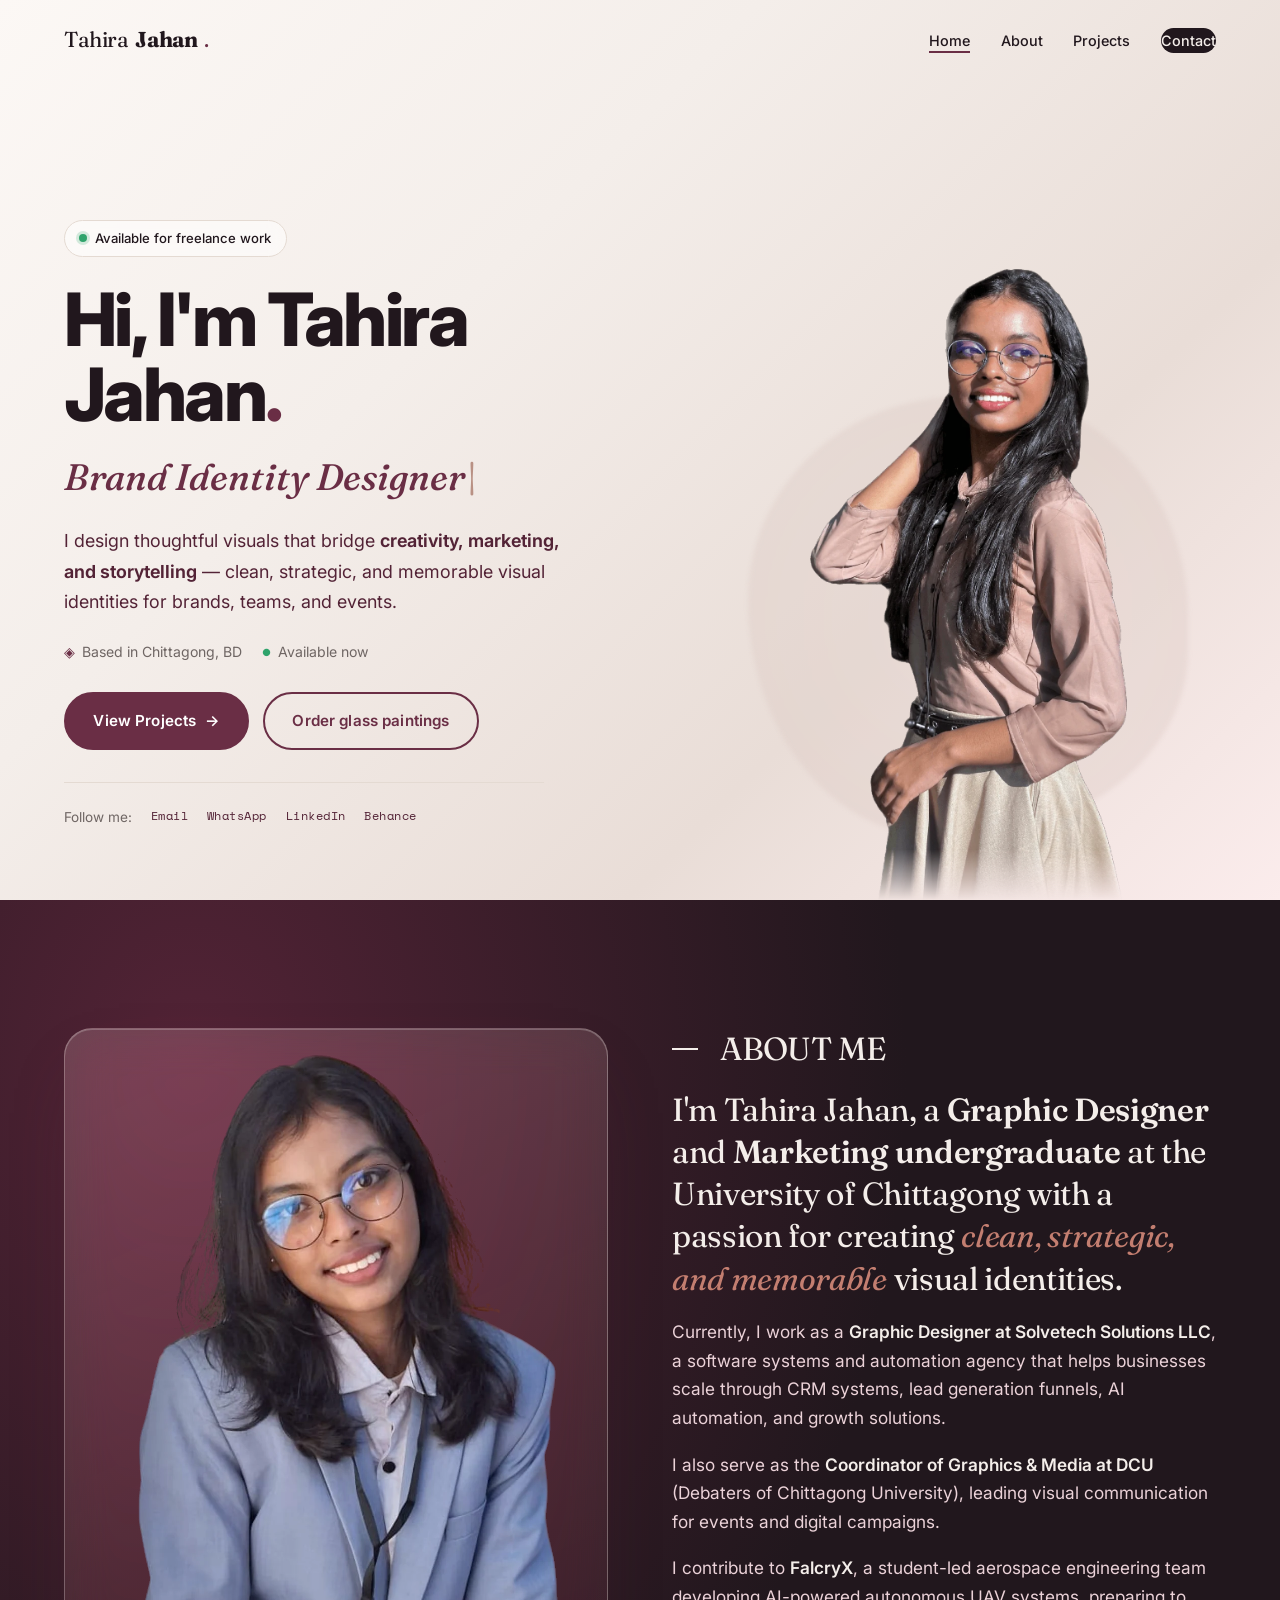
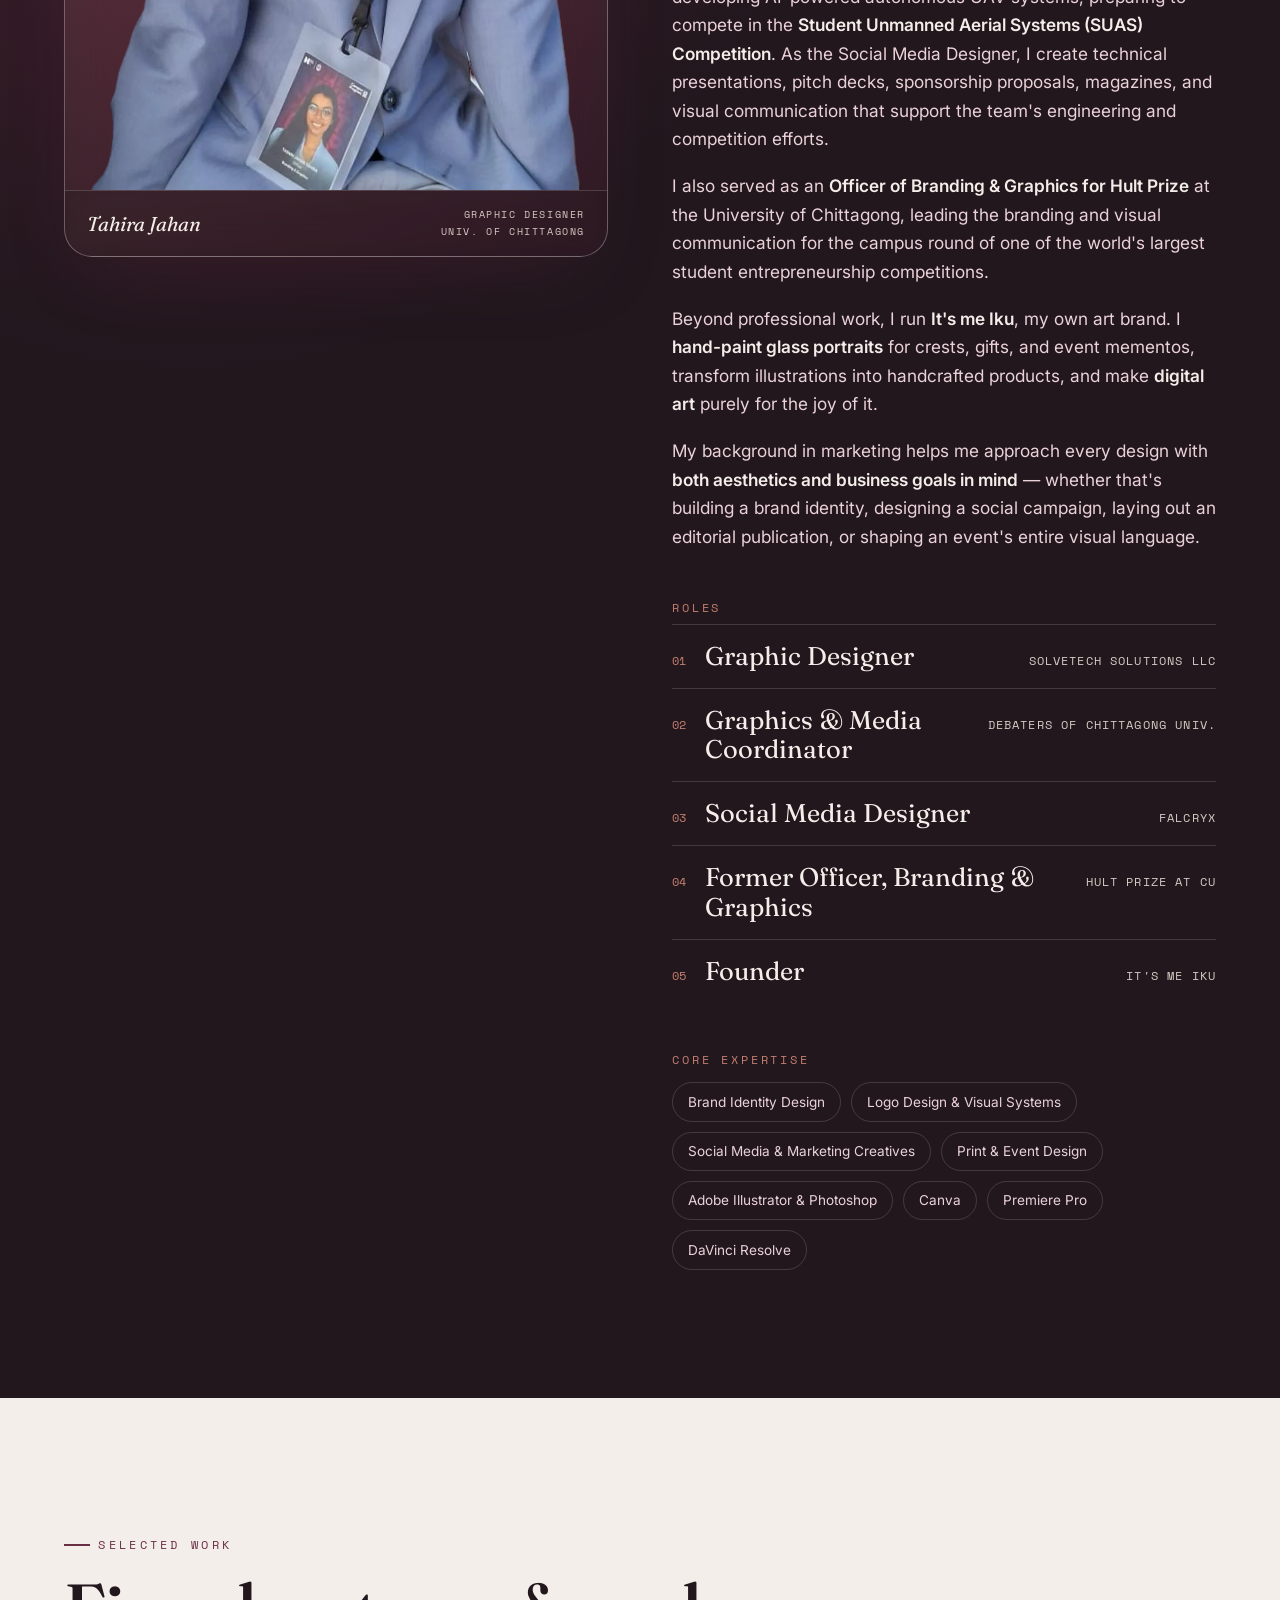
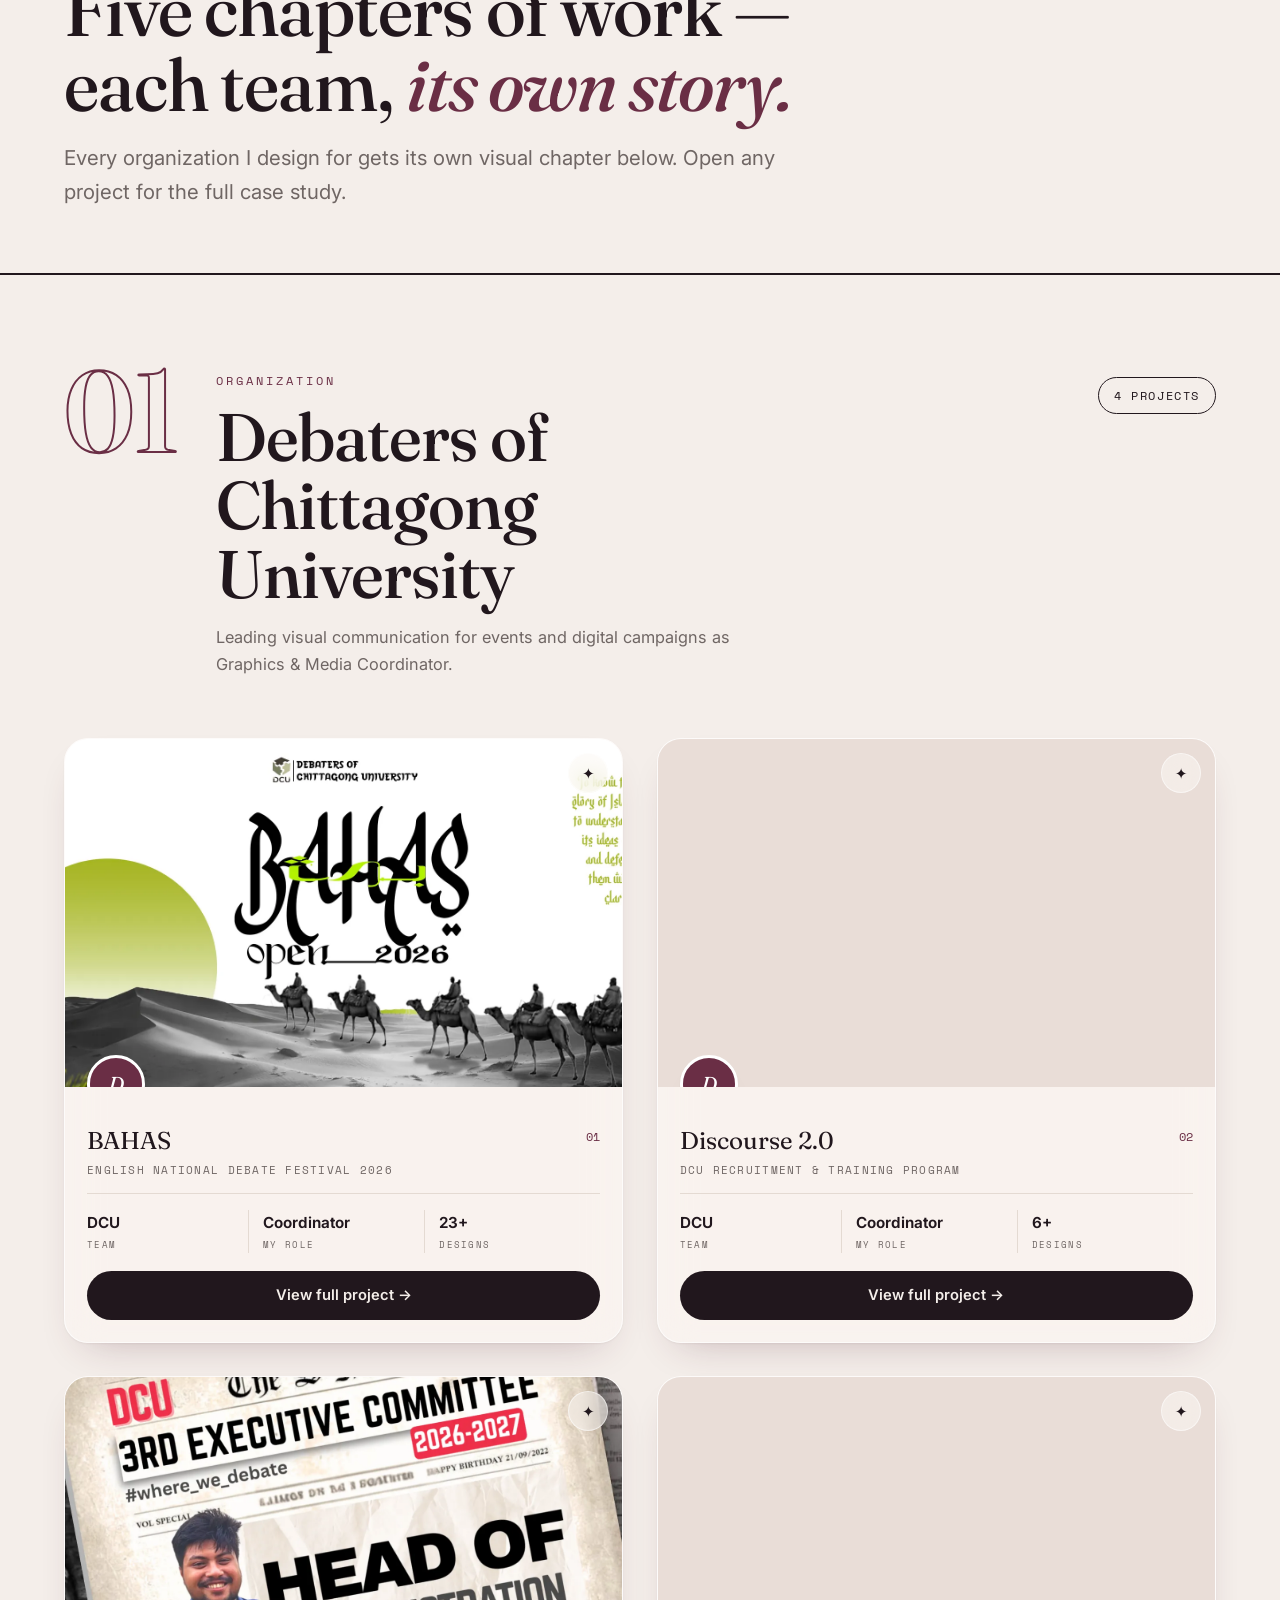
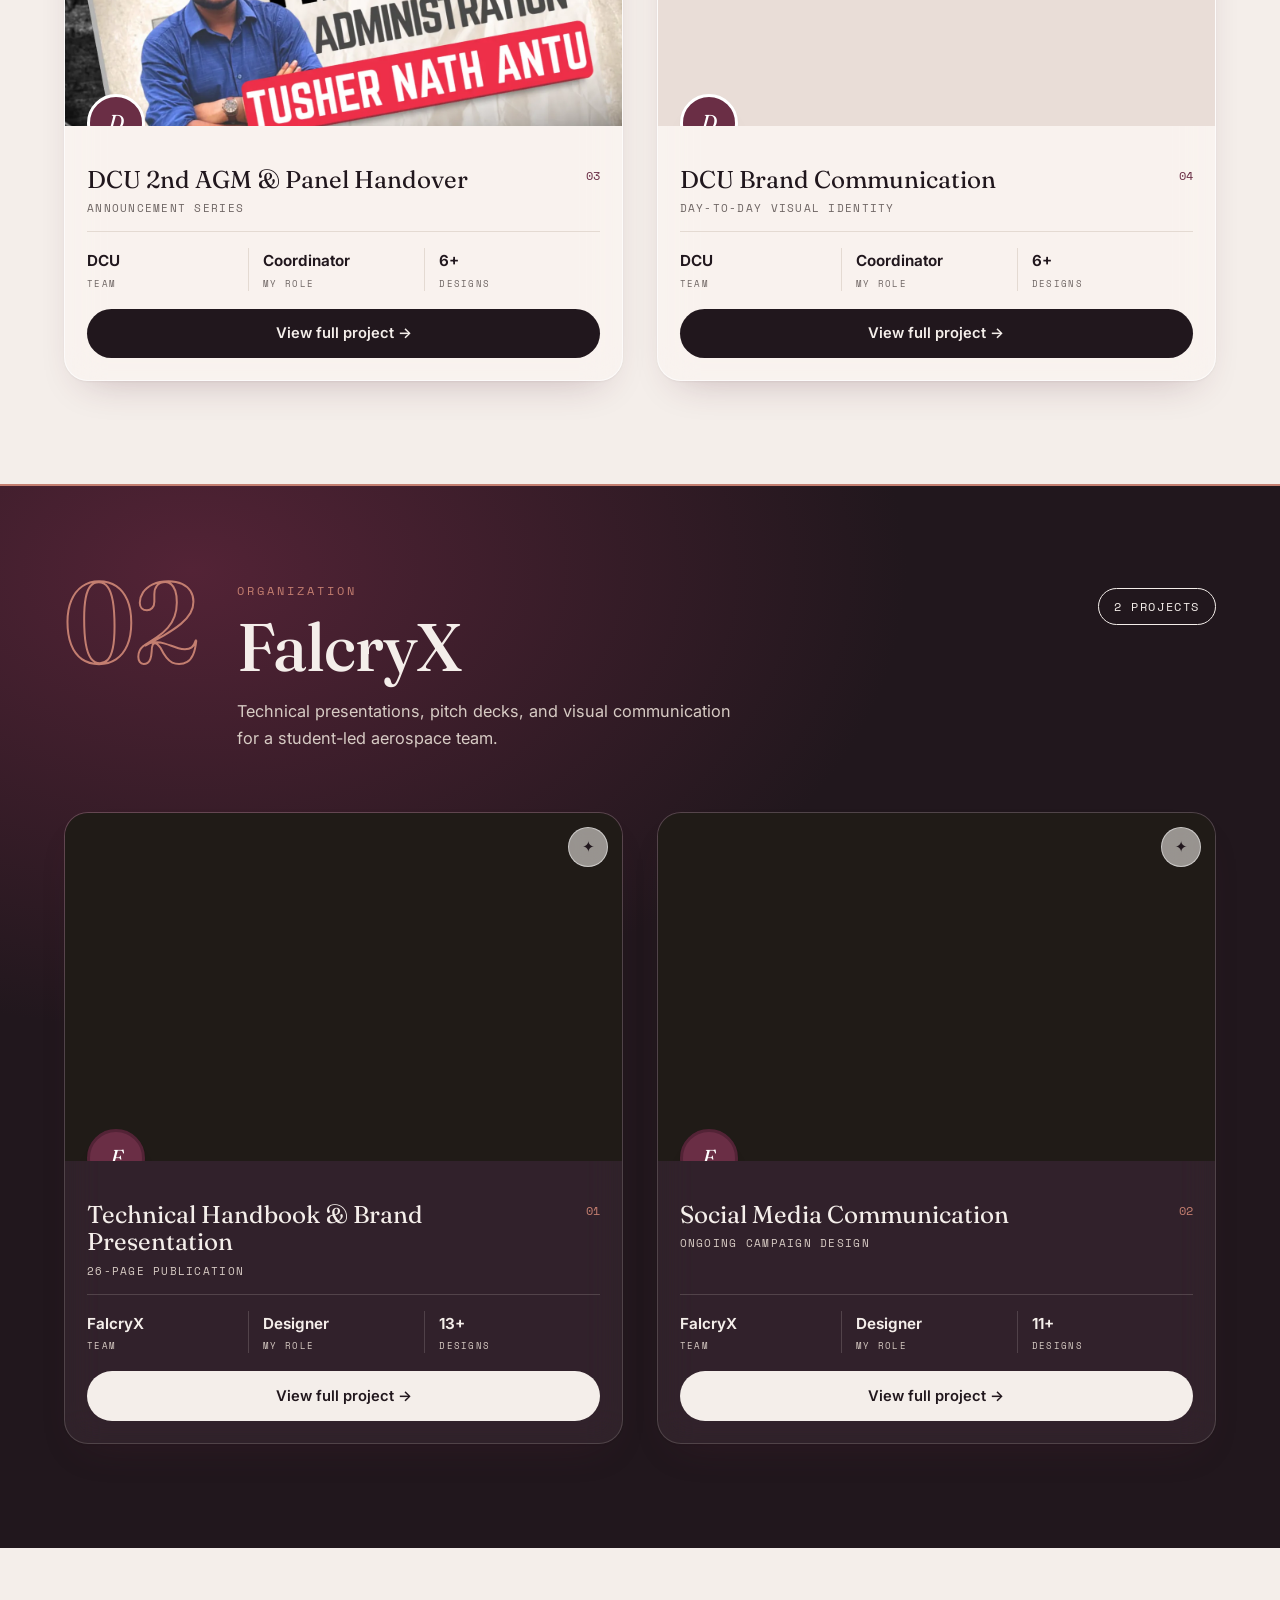
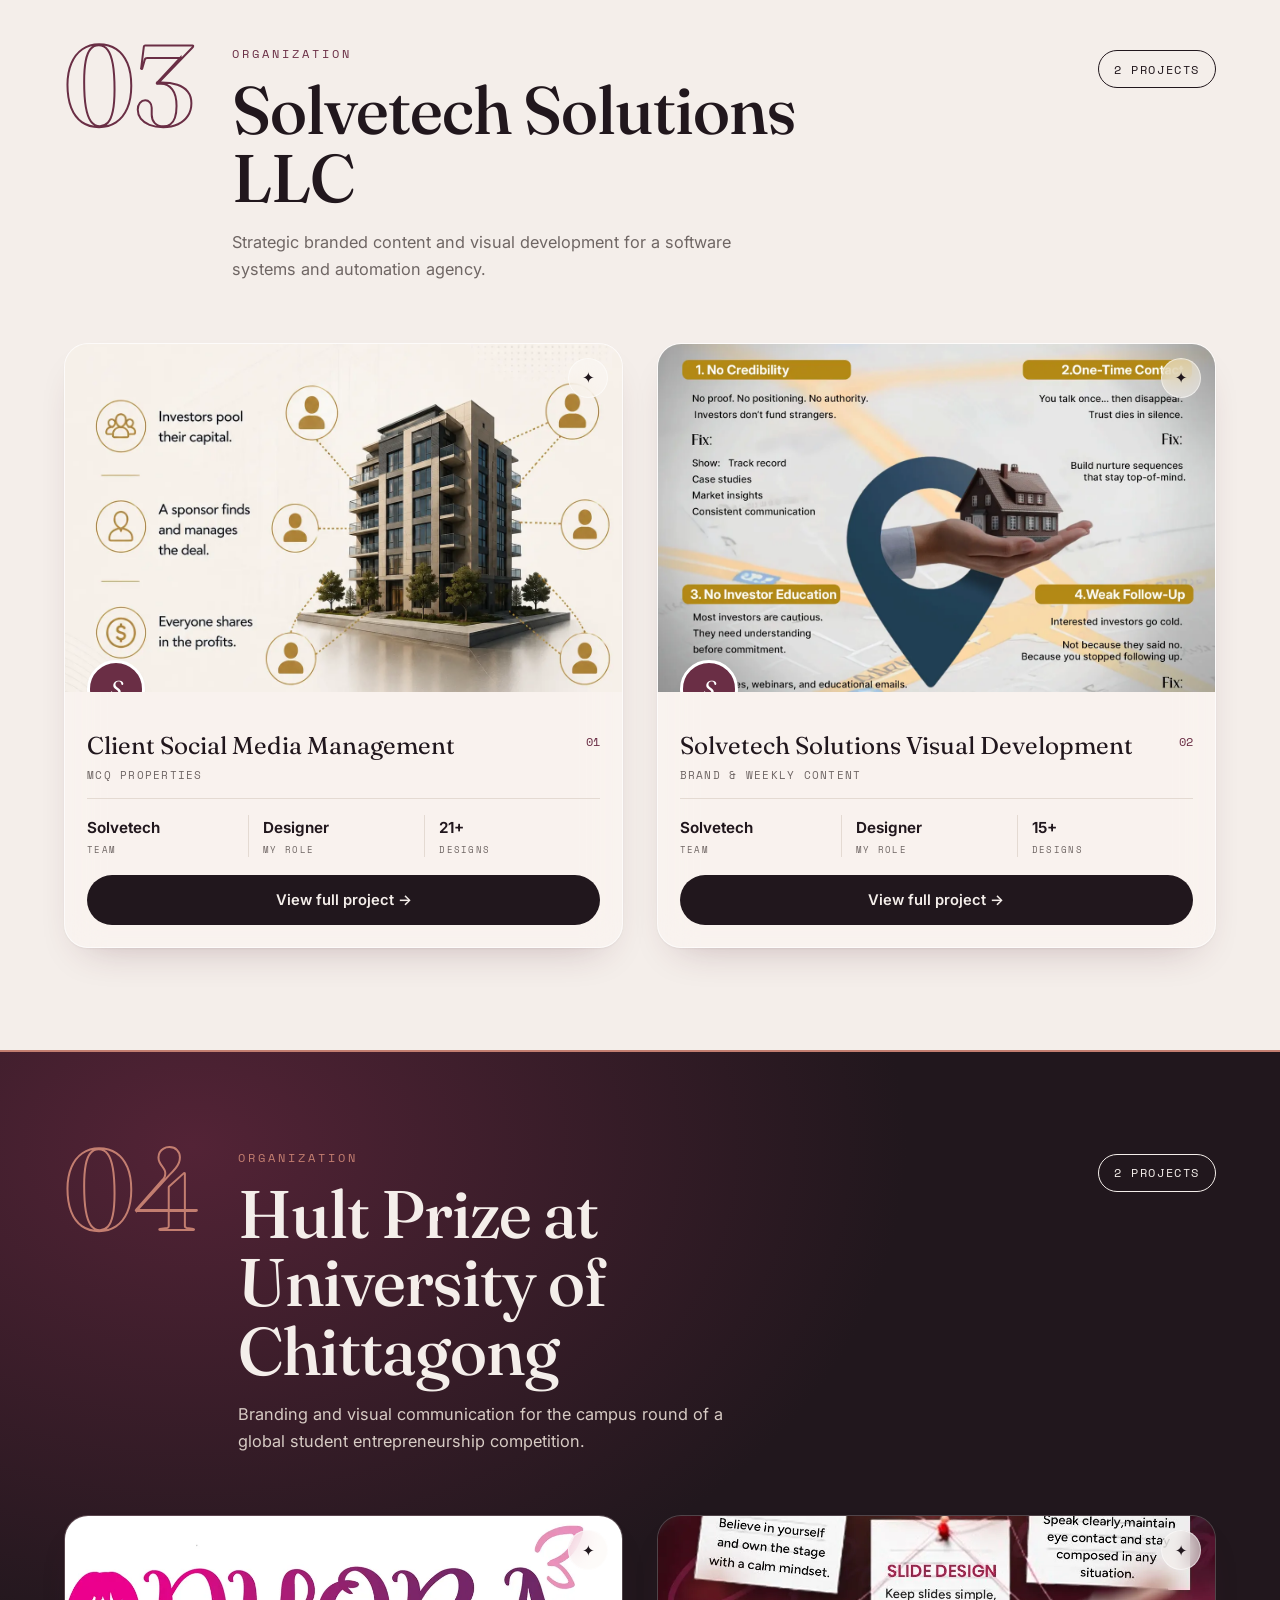
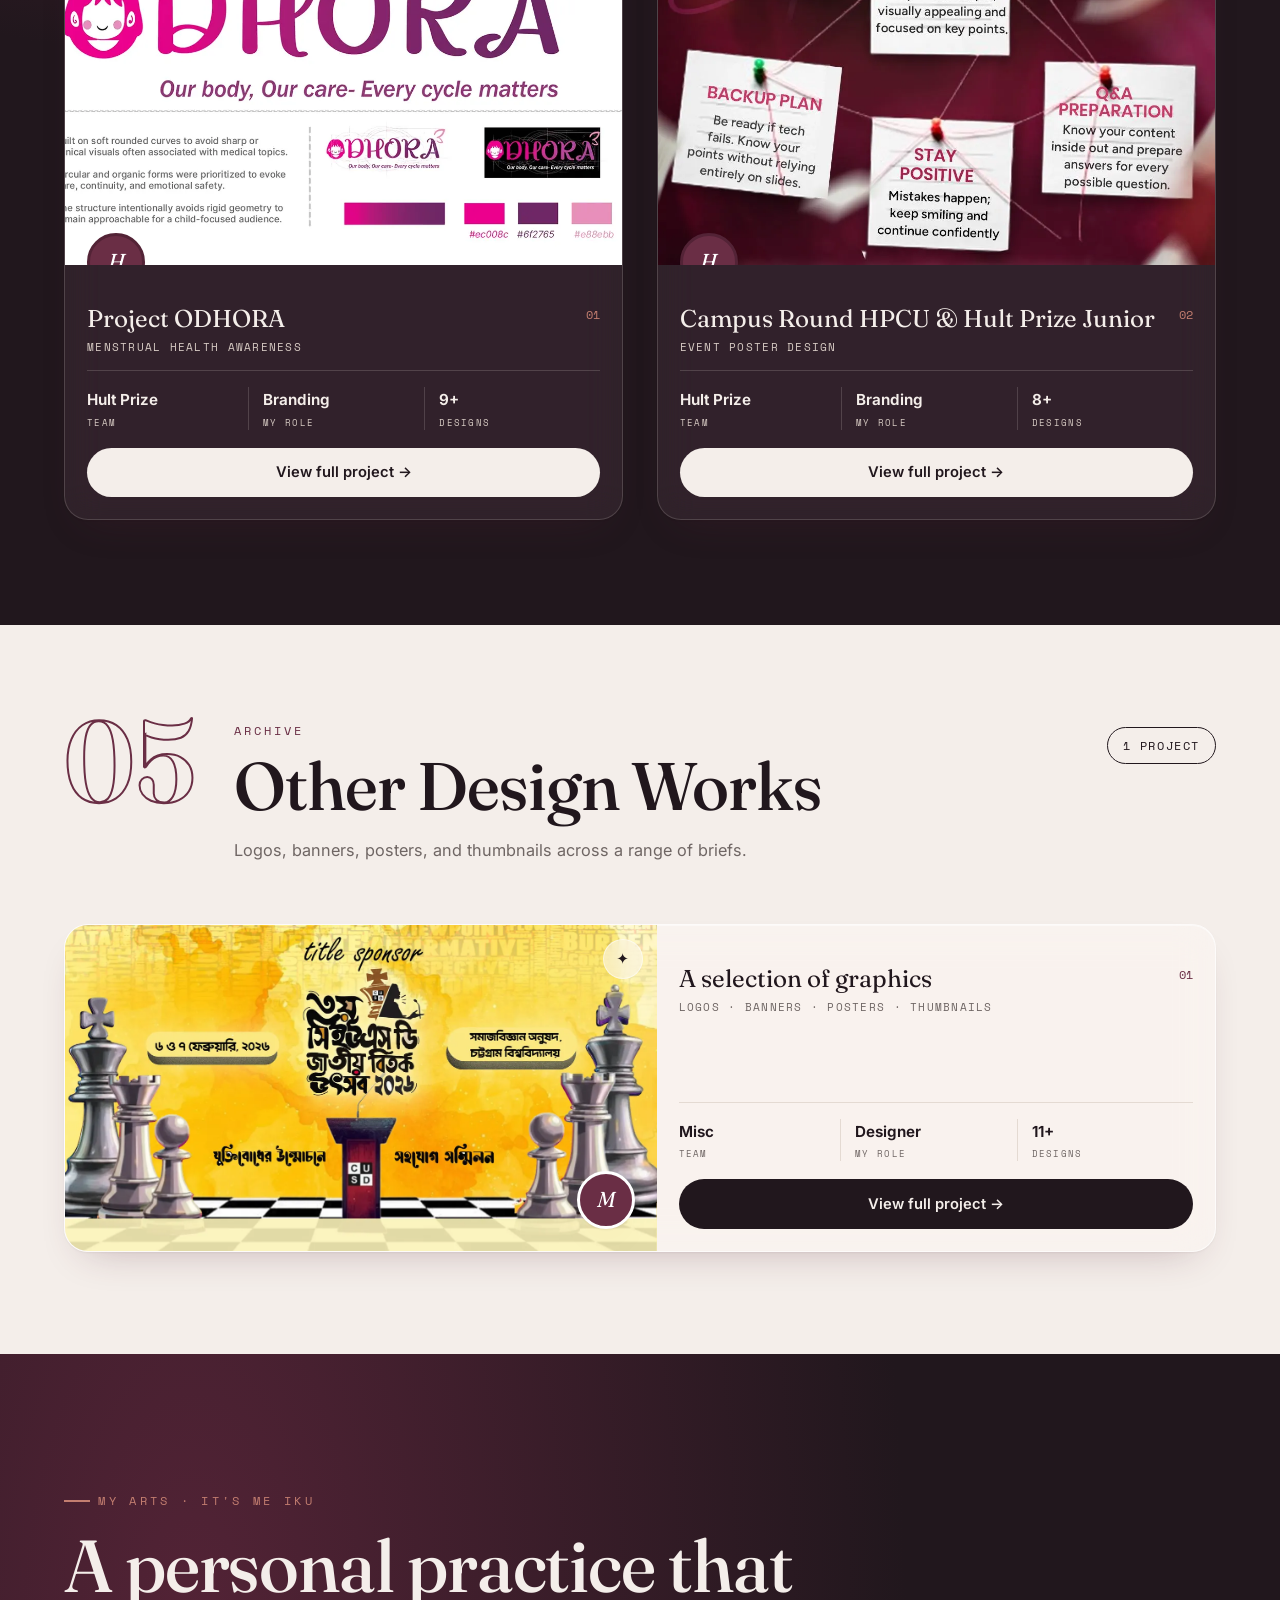
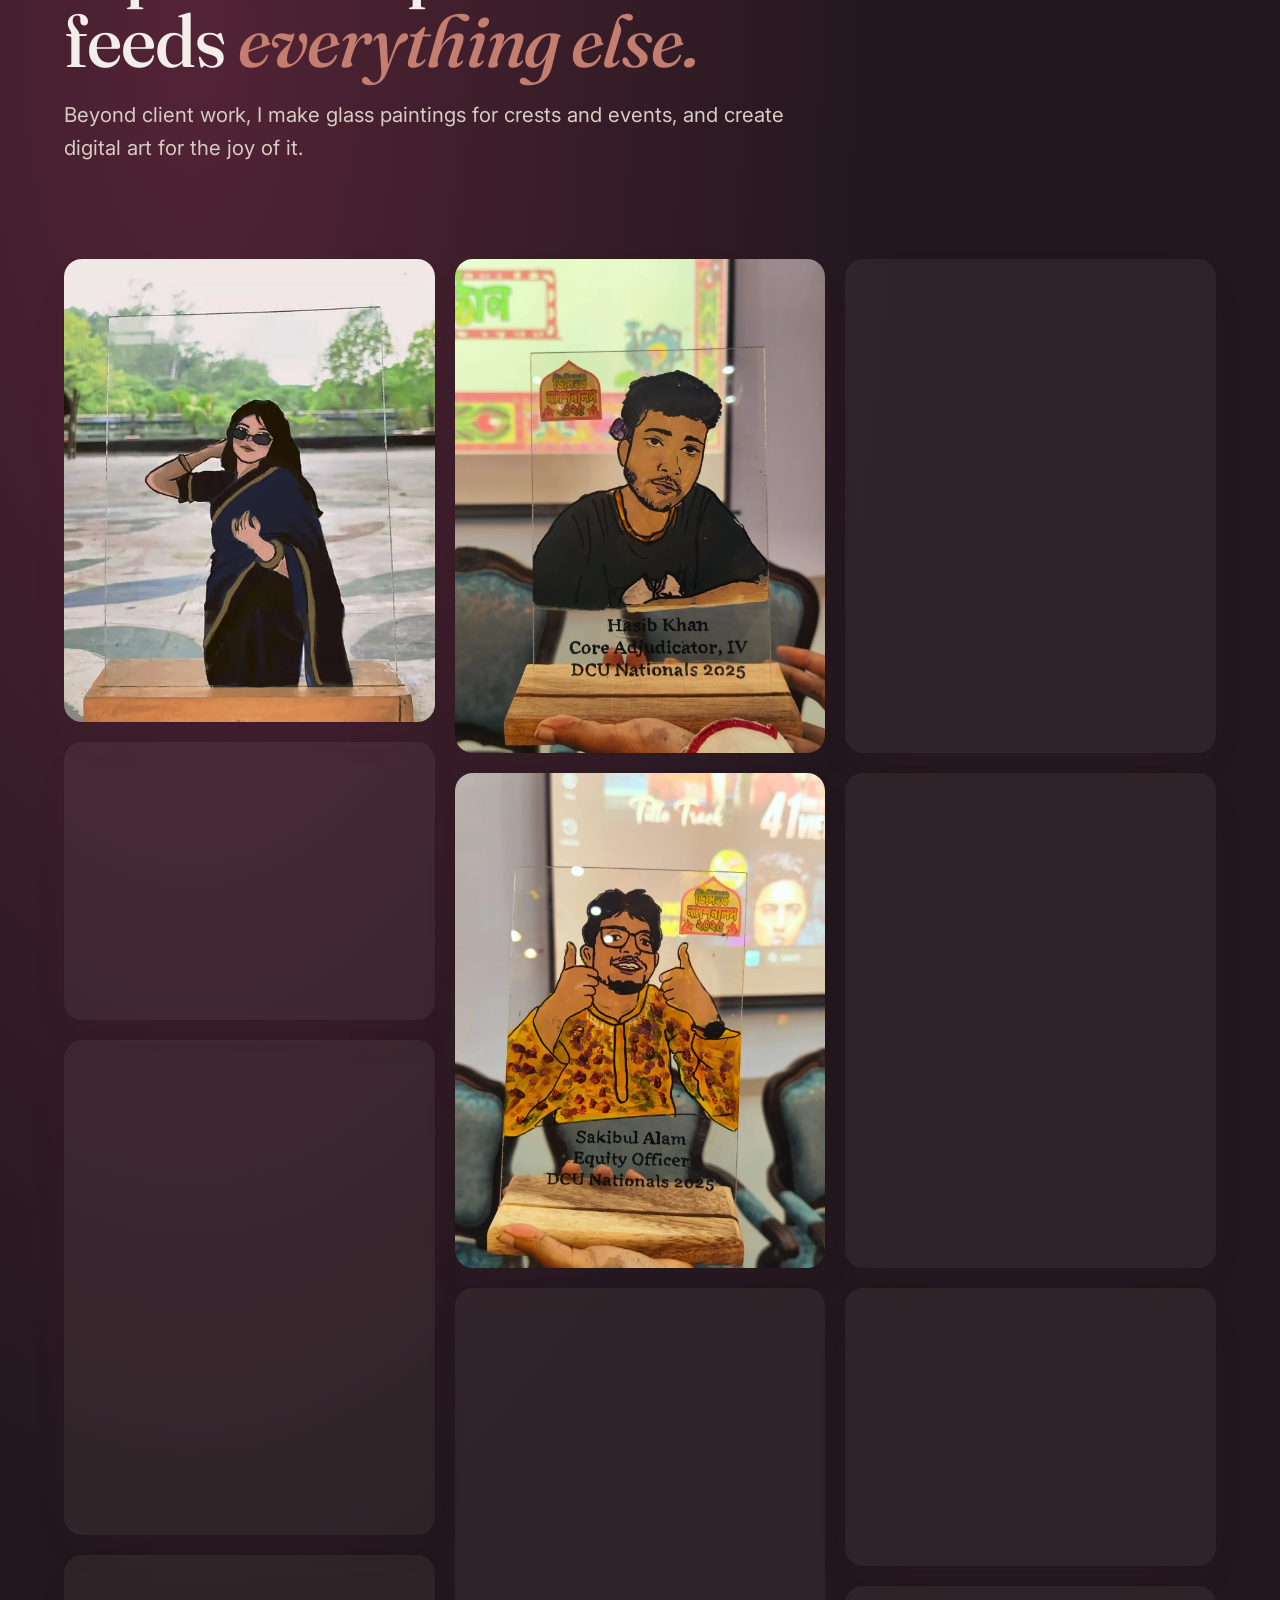
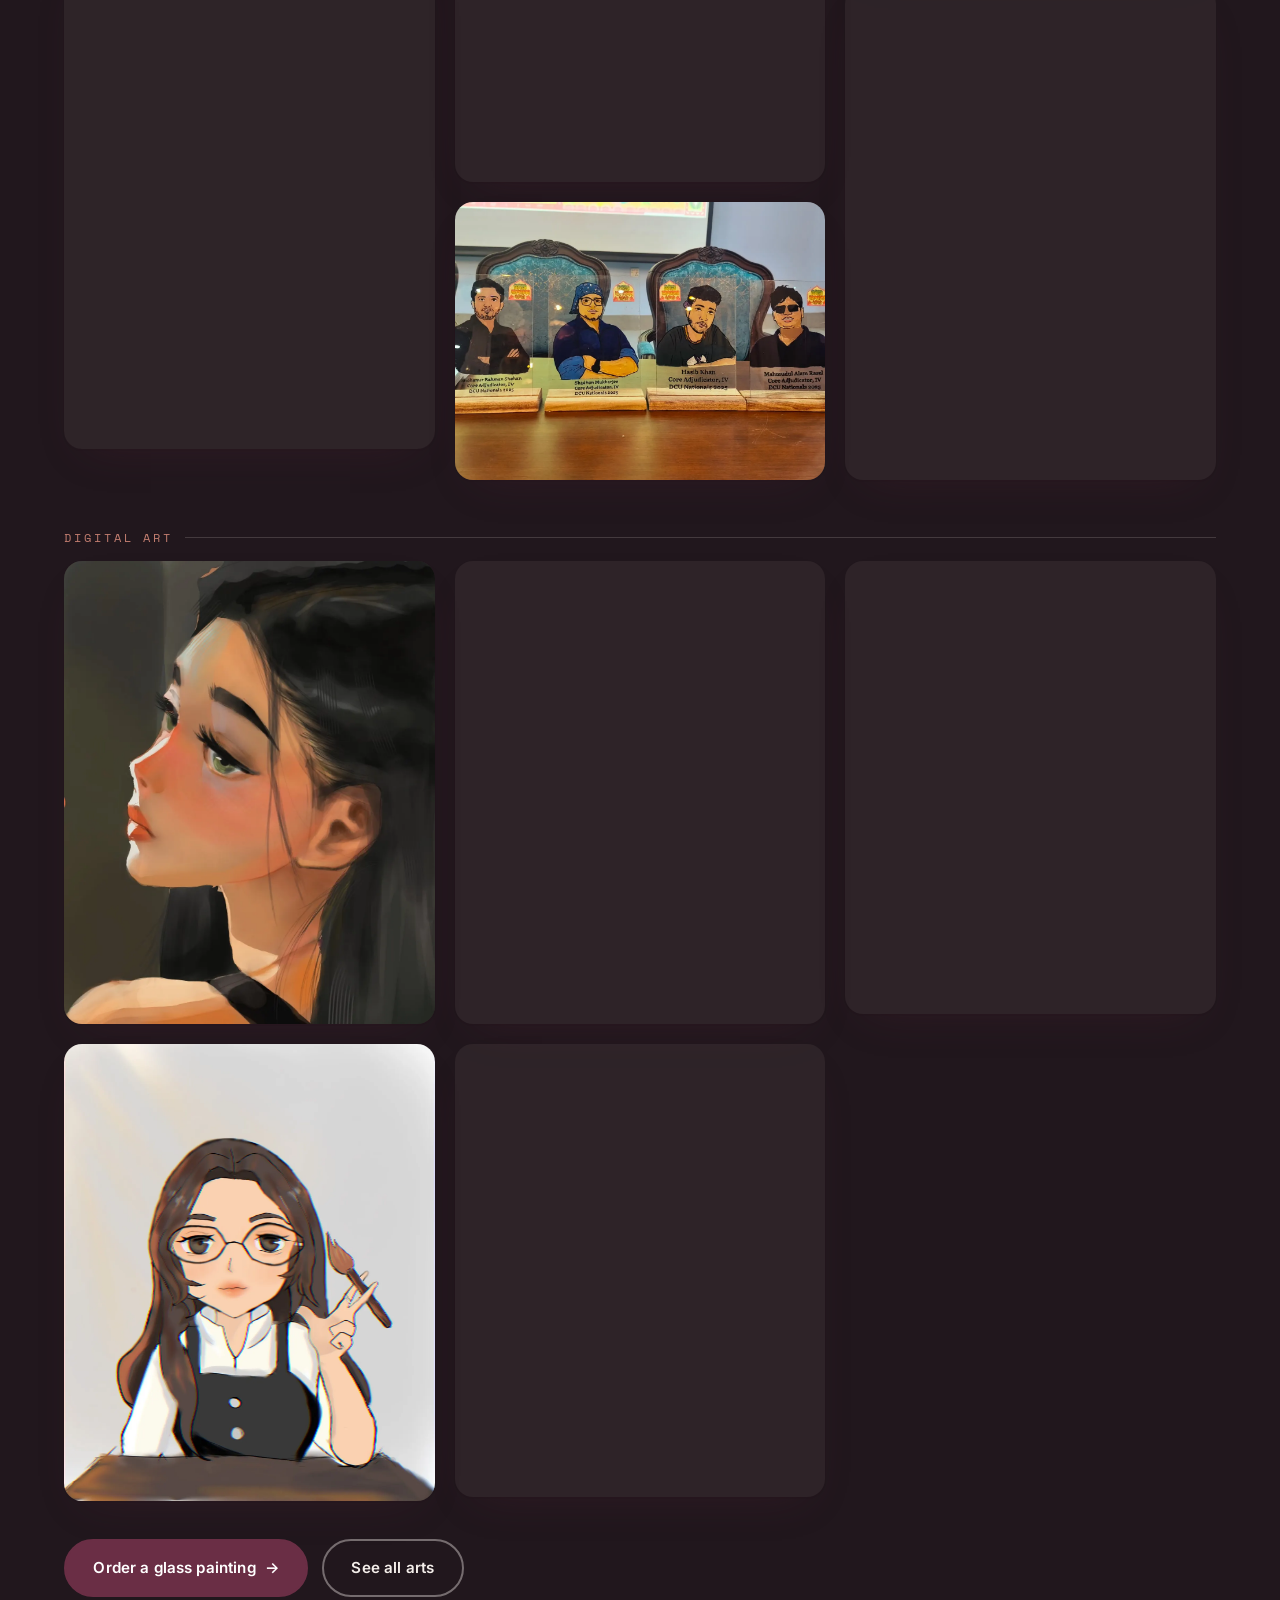
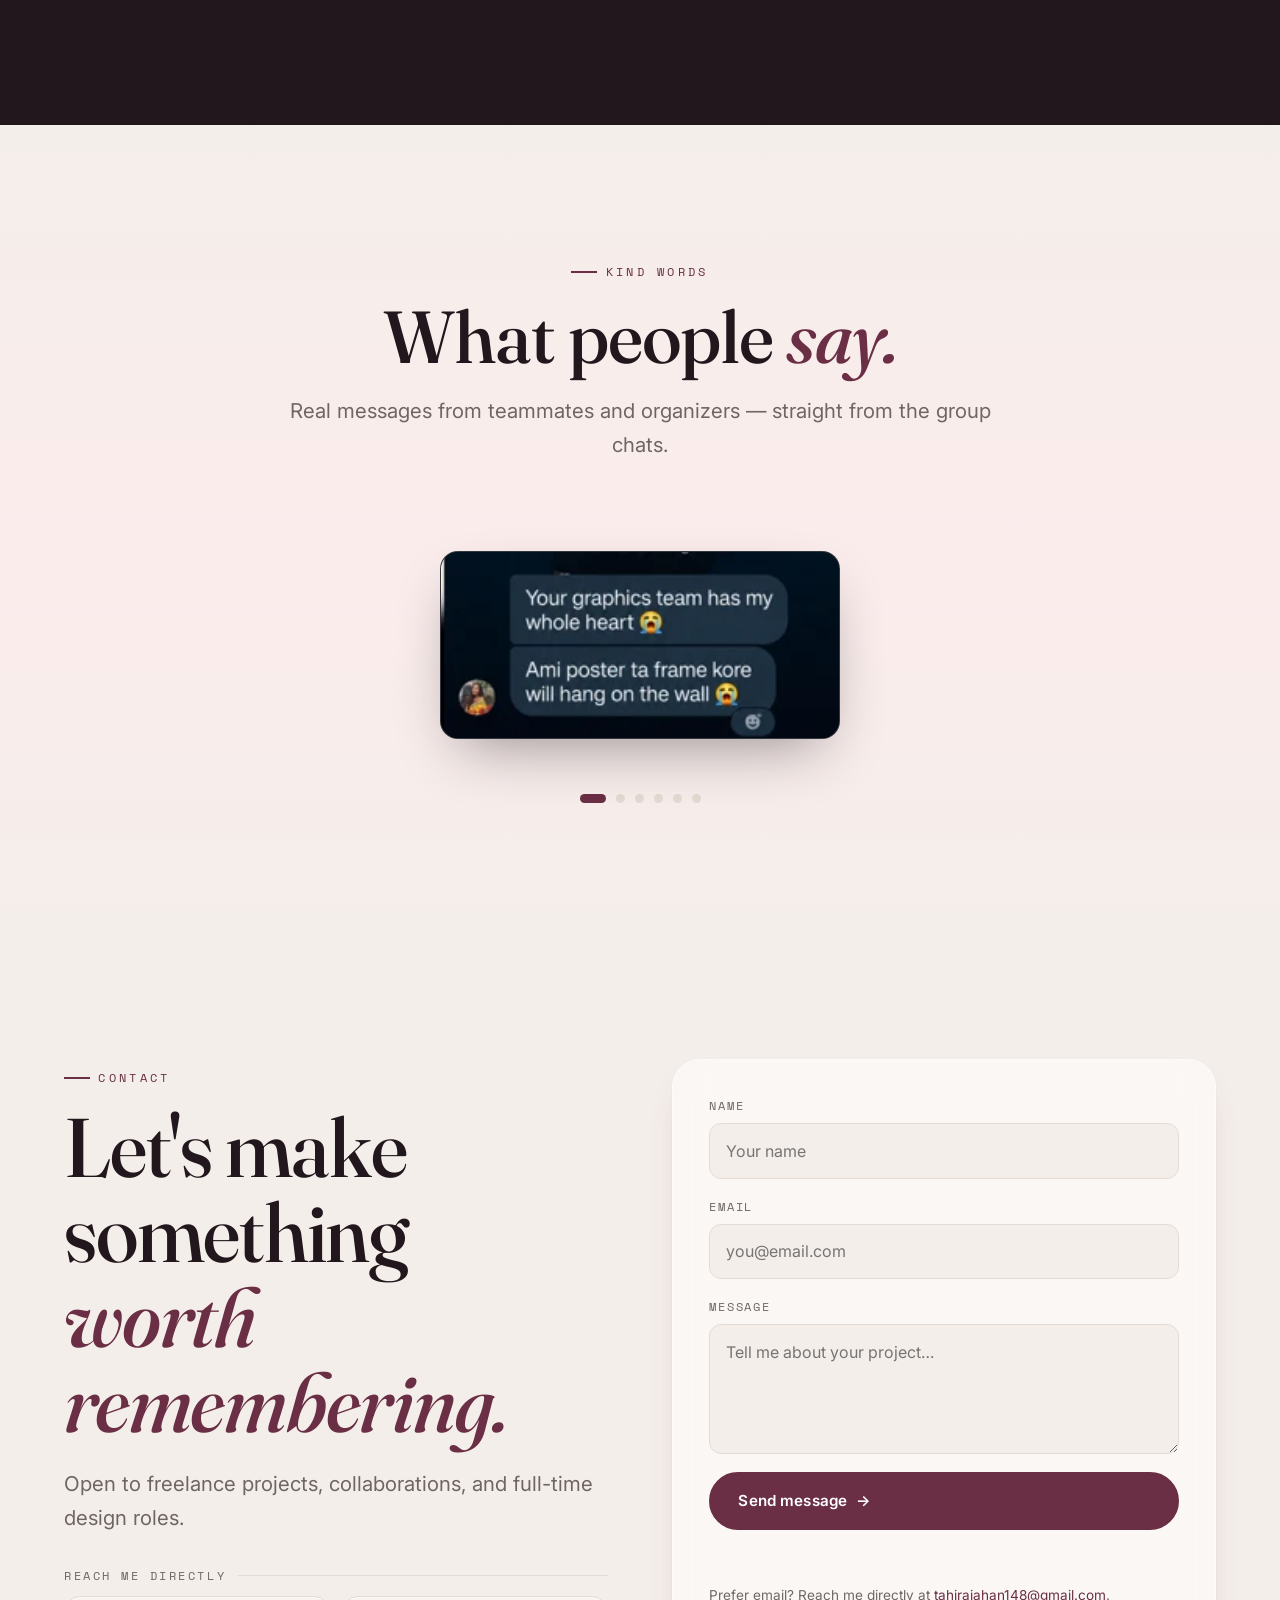
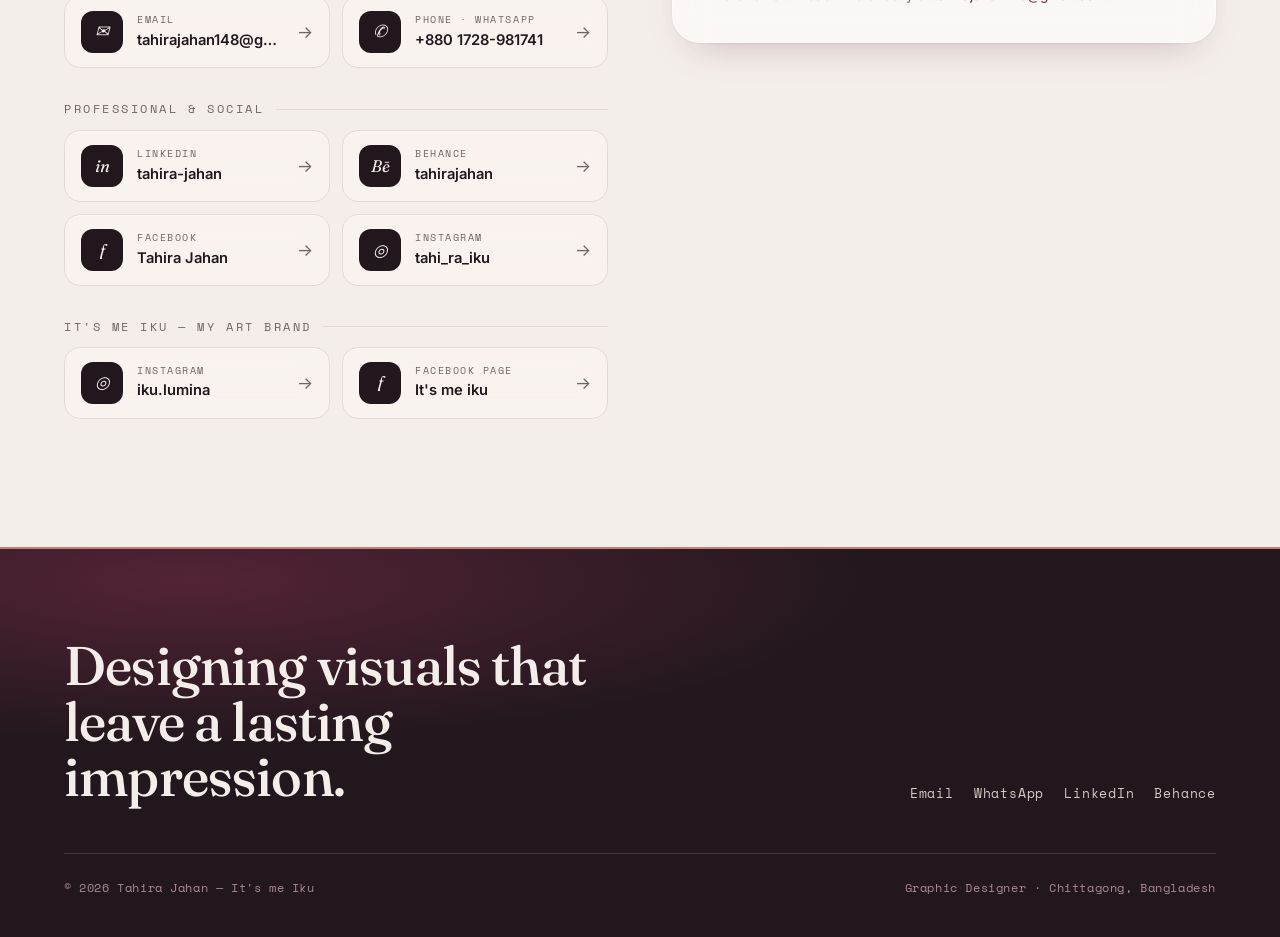
==== index.html @ 84f3968f "Portfolio website — initial release Full portfolio site for Tahira Jahan: hero, about, project case " ====
<!DOCTYPE html>
<html lang="en">
<head>
  <meta charset="UTF-8" />
  <meta name="viewport" content="width=device-width, initial-scale=1.0" />
  <title>Tahira Jahan — Graphic Designer · Brand Identity & Visual Communication</title>
  <meta name="description" content="Portfolio of Tahira Jahan, a graphic designer specializing in brand identity, visual communication, and editorial design. Selected work for DCU, FalcryX, Solvetech Solutions, and Hult Prize." />
  <meta name="author" content="Tahira Jahan" />
  <meta name="theme-color" content="#F4EEEA" />
  <link rel="canonical" href="./index.html" />

  <!-- Open Graph -->
  <meta property="og:type" content="website" />
  <meta property="og:title" content="Tahira Jahan — Graphic Designer" />
  <meta property="og:description" content="Brand identity, visual communication, and editorial design." />
  <meta property="og:image" content="assets/portrait/tahira.webp" />

  <link rel="icon" href="data:image/svg+xml,%3Csvg xmlns='http://www.w3.org/2000/svg' viewBox='0 0 32 32'%3E%3Crect width='32' height='32' rx='7' fill='%2321171D'/%3E%3Ctext x='16' y='22' font-family='Georgia,serif' font-size='16' fill='%236A2E45' text-anchor='middle'%3ET%3C/text%3E%3C/svg%3E" />

  <!-- Fonts -->
  <link rel="preconnect" href="https://fonts.googleapis.com" />
  <link rel="preconnect" href="https://fonts.gstatic.com" crossorigin />
  <link href="https://fonts.googleapis.com/css2?family=Fraunces:ital,opsz,wght@0,9..144,300..600;1,9..144,300..600&family=Inter:wght@400;500;600&family=Space+Mono:wght@400;700&display=swap" rel="stylesheet" />

  <link rel="stylesheet" href="styles.css" />

  <script type="application/ld+json">
  {
    "@context": "https://schema.org",
    "@type": "Person",
    "name": "Tahira Jahan",
    "jobTitle": "Graphic Designer",
    "description": "Graphic designer specializing in brand identity, visual communication, and editorial design.",
    "worksFor": { "@type": "Organization", "name": "Solvetech Solutions LLC" },
    "alumniOf": { "@type": "CollegeOrUniversity", "name": "University of Chittagong" },
    "knowsAbout": ["Brand Identity Design", "Logo Design", "Visual Communication", "Editorial Design", "Social Media Design"]
  }
  </script>
</head>
<body>
  <div class="progress" id="progress" aria-hidden="true"></div>
  <!-- ============ NAV ============ -->
  <header class="nav" id="nav">
    <a class="brand" href="index.html" aria-label="Tahira Jahan — home">Tahira<b>Jahan</b><span class="dot">.</span></a>
    <nav aria-label="Primary">
      <ul class="nav-links" id="navLinks">
        <li><a href="#home" class="active">Home</a></li>
        <li><a href="#about">About</a></li>
        <li><a href="#work">Projects</a></li>
        <li><a href="#contact" class="nav-cta">Contact</a></li>
      </ul>
    </nav>
    <button class="burger" id="burger" aria-label="Toggle menu" aria-expanded="false" aria-controls="navLinks">
      <span></span><span></span><span></span>
    </button>
  </header>

  <main>
    <!-- ============ HERO ============ -->
    <section class="hero wrap" id="home">
      <div class="hero-grid">
        <div class="hero-copy">
          <span class="avail-pill" data-reveal><span class="dot" aria-hidden="true"></span> Available for freelance work</span>
          <h1 class="hero-name" data-reveal data-delay="1">Hi, I'm Tahira<br />Jahan<span class="hn-dot">.</span></h1>
          <p class="hero-typed" data-reveal data-delay="2"><span id="typed">Graphic Designer</span><span class="caret" aria-hidden="true">|</span></p>
          <p class="hero-line" data-reveal data-delay="2">I design thoughtful visuals that bridge <strong>creativity, marketing, and storytelling</strong> — clean, strategic, and memorable visual identities for brands, teams, and events.</p>
          <p class="hero-meta" data-reveal data-delay="2">
            <span class="pin">Based in Chittagong, BD</span>
            <span class="avl">Available now</span>
          </p>
          <div class="hero-cta" data-reveal data-delay="3">
            <a href="#work" class="btn btn-primary">View Projects <span class="arrow">→</span></a>
            <a href="https://wa.me/8801728981741?text=Hi%20Tahira%2C%20I%27d%20like%20to%20order%20a%20glass%20painting." target="_blank" rel="noopener" class="btn btn-ghost">Order glass paintings</a>
          </div>
          <div class="hero-follow" data-reveal data-delay="4">
            <span class="fl">Follow me:</span>
            <a href="mailto:tahirajahan148@gmail.com">Email</a>
            <a href="https://wa.me/8801728981741" target="_blank" rel="noopener">WhatsApp</a>
            <a href="https://www.linkedin.com/in/tahira-jahan-450676322/" target="_blank" rel="noopener">LinkedIn</a>
            <a href="https://www.behance.net/tahirajahan2" target="_blank" rel="noopener">Behance</a>
          </div>
        </div>
        <div class="hero-portrait" data-reveal data-delay="2">
          <div class="blob" aria-hidden="true"></div>
          <img class="cutout" src="assets/portrait/tahira-cutout.webp" width="768" height="1529" alt="Portrait of Tahira Jahan" fetchpriority="high" />
        </div>
      </div>
    </section>

    <!-- ============ ABOUT ============ -->
    <section class="pad dark" id="about">
      <div class="wrap about-grid">
        <figure class="about-figure" data-reveal>
          <div class="glass-panel">
            <img src="assets/portrait/about.webp" width="969" height="1452" alt="Tahira Jahan" loading="lazy" />
            <figcaption>
              <span class="nm">Tahira Jahan</span>
              <span class="rl">Graphic Designer<br />Univ. of Chittagong</span>
            </figcaption>
          </div>
        </figure>
        <div class="about-body">
          <p class="eyebrow" data-reveal>About Me</p>
          <div data-reveal data-delay="1">
            <p>I'm Tahira Jahan, a <strong>Graphic Designer</strong> and <strong>Marketing undergraduate</strong> at the University of Chittagong with a passion for creating <span class="serif-accent">clean, strategic, and memorable</span> visual identities.</p>
            <p>Currently, I work as a <strong>Graphic Designer at Solvetech Solutions LLC</strong>, a software systems and automation agency that helps businesses scale through CRM systems, lead generation funnels, AI automation, and growth solutions.</p>
            <p>I also serve as the <strong>Coordinator of Graphics &amp; Media at DCU</strong> (Debaters of Chittagong University), leading visual communication for events and digital campaigns.</p>
            <p>I contribute to <strong>FalcryX</strong>, a student-led aerospace engineering team developing AI-powered autonomous UAV systems, preparing to compete in the <strong>Student Unmanned Aerial Systems (SUAS) Competition</strong>. As the Social Media Designer, I create technical presentations, pitch decks, sponsorship proposals, magazines, and visual communication that support the team's engineering and competition efforts.</p>
            <p>I also served as an <strong>Officer of Branding &amp; Graphics for Hult Prize</strong> at the University of Chittagong, leading the branding and visual communication for the campus round of one of the world's largest student entrepreneurship competitions.</p>
            <p>Beyond professional work, I run <strong>It's me Iku</strong>, my own art brand. I <strong>hand-paint glass portraits</strong> for crests, gifts, and event mementos, transform illustrations into handcrafted products, and make <strong>digital art</strong> purely for the joy of it.</p>
            <p>My background in marketing helps me approach every design with <strong>both aesthetics and business goals in mind</strong> — whether that's building a brand identity, designing a social campaign, laying out an editorial publication, or shaping an event's entire visual language.</p>
          </div>
          <div class="roles-block" data-reveal>
            <h4>Roles</h4>
            <ul class="role-list">
              <li><span class="rt">Graphic Designer</span><span class="ro">Solvetech Solutions LLC</span></li>
              <li><span class="rt">Graphics &amp; Media Coordinator</span><span class="ro">Debaters of Chittagong Univ.</span></li>
              <li><span class="rt">Social Media Designer</span><span class="ro">FalcryX</span></li>
              <li><span class="rt">Former Officer, Branding &amp; Graphics</span><span class="ro">Hult Prize at CU</span></li>
              <li><span class="rt">Founder</span><span class="ro">It's me Iku</span></li>
            </ul>
          </div>
          <div class="roles-block" data-reveal data-delay="1">
            <h4>Core Expertise</h4>
            <div class="exp-chips">
              <span>Brand Identity Design</span>
              <span>Logo Design &amp; Visual Systems</span>
              <span>Social Media &amp; Marketing Creatives</span>
              <span>Print &amp; Event Design</span>
              <span>Adobe Illustrator &amp; Photoshop</span>
              <span>Canva</span>
              <span>Premiere Pro</span>
              <span>DaVinci Resolve</span>
            </div>
          </div>
        </div>
      </div>
    </section>

    <!-- ============ WORK ============ -->
    <section id="work">
      <div class="wrap" style="padding-top:var(--section-y)">
        <div class="section-head" data-reveal>
          <p class="eyebrow">Selected Work</p>
          <h2 class="section-title">Five chapters of work — each team, <span class="serif-accent">its own story.</span></h2>
          <p class="lead">Every organization I design for gets its own visual chapter below. Open any project for the full case study.</p>
        </div>
      </div>
      <div id="workGroups"><!-- full-bleed bands rendered from data.js --></div>
    </section>

    <!-- ============ ARTS ============ -->
    <section class="pad dark" id="arts">
      <div class="wrap">
        <div class="section-head" data-reveal>
          <p class="eyebrow">My Arts · It's me Iku</p>
          <h2 class="section-title">A personal practice that feeds <span class="serif-accent">everything else.</span></h2>
          <p class="lead">Beyond client work, I make glass paintings for crests and events, and create digital art for the joy of it.</p>
        </div>
        <div id="artsCats"><!-- rendered from data.js --></div>
        <div class="arts-cta" data-reveal>
          <a href="https://wa.me/8801728981741?text=Hi%20Tahira%2C%20I%27d%20like%20to%20order%20a%20glass%20painting." target="_blank" rel="noopener" class="btn btn-primary">Order a glass painting <span class="arrow">→</span></a>
          <a href="case-study.html#my-arts" class="btn btn-ghost">See all arts</a>
        </div>
      </div>
    </section>

    <!-- ============ REVIEWS ============ -->
    <section class="pad reviews" id="reviews">
      <div class="wrap">
        <div class="section-head center" data-reveal>
          <p class="eyebrow">Kind Words</p>
          <h2 class="section-title">What people <span class="serif-accent">say.</span></h2>
          <p class="lead" style="margin-inline:auto">Real messages from teammates and organizers — straight from the group chats.</p>
        </div>
        <div class="review-stage" id="reviewStage" data-reveal data-delay="1" aria-label="Reviews carousel">
          <figure class="review-slide is-active">
            <img src="assets/reviews/r-1.webp" width="255" height="119" alt="Chat message: Your graphics team has my whole heart. Ami poster ta frame kore will hang on the wall." loading="lazy" />
          </figure>
          <figure class="review-slide">
            <img src="assets/reviews/r-4.webp" width="281" height="136" alt="Chat message: Such a great work @Tahira, Officer" loading="lazy" />
          </figure>
          <figure class="review-slide">
            <img src="assets/reviews/r-5.webp" width="272" height="113" alt="Chat message: Design Team doing an Amazing Job" loading="lazy" />
          </figure>
          <figure class="review-slide">
            <img src="assets/reviews/r-3.webp" width="195" height="73" alt="Chat message from Faisal: Good job @Tahira" loading="lazy" />
          </figure>
          <figure class="review-slide">
            <img src="assets/reviews/r-6.webp" width="260" height="102" alt="Chat message from Muhammad: Amr kache multiple manush design er proshongsha kortese and I feel good" loading="lazy" />
          </figure>
          <figure class="review-slide">
            <img src="assets/reviews/r-2.webp" width="195" height="77" alt="Chat message: Asholei shei hoise" loading="lazy" />
          </figure>
        </div>
        <div class="review-dots" id="reviewDots" role="tablist" aria-label="Choose review"></div>
      </div>
    </section>

    <!-- ============ CONTACT ============ -->
    <section class="pad" id="contact">
      <div class="wrap contact-grid">
        <div class="contact-lead">
          <p class="eyebrow" data-reveal>Contact</p>
          <h2 data-reveal data-delay="1">Let's make something <span class="serif-accent">worth remembering.</span></h2>
          <p class="lead" data-reveal data-delay="1">Open to freelance projects, collaborations, and full-time design roles.</p>
          <div class="ch-group" data-reveal data-delay="2">
            <h4 class="ch-title">Reach me directly</h4>
            <div class="ch-grid">
              <a class="ch-card" href="mailto:tahirajahan148@gmail.com">
                <span class="ch-ic" aria-hidden="true">✉</span>
                <span class="ch-body"><span class="ch-k">Email</span><span class="ch-v">tahirajahan148@gmail.com</span></span>
                <span class="ch-go" aria-hidden="true">→</span>
              </a>
              <a class="ch-card" href="https://wa.me/8801728981741" target="_blank" rel="noopener">
                <span class="ch-ic" aria-hidden="true">✆</span>
                <span class="ch-body"><span class="ch-k">Phone · WhatsApp</span><span class="ch-v">+880 1728-981741</span></span>
                <span class="ch-go" aria-hidden="true">→</span>
              </a>
            </div>
          </div>
          <div class="ch-group" data-reveal data-delay="2">
            <h4 class="ch-title">Professional &amp; social</h4>
            <div class="ch-grid">
              <a class="ch-card" href="https://www.linkedin.com/in/tahira-jahan-450676322/" target="_blank" rel="noopener">
                <span class="ch-ic" aria-hidden="true">in</span>
                <span class="ch-body"><span class="ch-k">LinkedIn</span><span class="ch-v">tahira-jahan</span></span>
                <span class="ch-go" aria-hidden="true">→</span>
              </a>
              <a class="ch-card" href="https://www.behance.net/tahirajahan2" target="_blank" rel="noopener">
                <span class="ch-ic" aria-hidden="true">Bē</span>
                <span class="ch-body"><span class="ch-k">Behance</span><span class="ch-v">tahirajahan</span></span>
                <span class="ch-go" aria-hidden="true">→</span>
              </a>
              <a class="ch-card" href="https://www.facebook.com/tahira.iku" target="_blank" rel="noopener">
                <span class="ch-ic" aria-hidden="true">f</span>
                <span class="ch-body"><span class="ch-k">Facebook</span><span class="ch-v">Tahira Jahan</span></span>
                <span class="ch-go" aria-hidden="true">→</span>
              </a>
              <a class="ch-card" href="https://www.instagram.com/tahi_ra_iku/" target="_blank" rel="noopener">
                <span class="ch-ic" aria-hidden="true">◎</span>
                <span class="ch-body"><span class="ch-k">Instagram</span><span class="ch-v">tahi_ra_iku</span></span>
                <span class="ch-go" aria-hidden="true">→</span>
              </a>
            </div>
          </div>
          <div class="ch-group" data-reveal data-delay="3">
            <h4 class="ch-title">It's me iku — my art brand</h4>
            <div class="ch-grid">
              <a class="ch-card" href="https://www.instagram.com/iku.lumina" target="_blank" rel="noopener">
                <span class="ch-ic" aria-hidden="true">◎</span>
                <span class="ch-body"><span class="ch-k">Instagram</span><span class="ch-v">iku.lumina</span></span>
                <span class="ch-go" aria-hidden="true">→</span>
              </a>
              <a class="ch-card" href="https://www.facebook.com/profile.php?id=61557223352347" target="_blank" rel="noopener">
                <span class="ch-ic" aria-hidden="true">f</span>
                <span class="ch-body"><span class="ch-k">Facebook Page</span><span class="ch-v">It's me iku</span></span>
                <span class="ch-go" aria-hidden="true">→</span>
              </a>
            </div>
          </div>
        </div>
        <div data-reveal data-delay="2">
          <form class="contact-form" id="contactForm" novalidate>
            <div class="field">
              <label for="cf-name">Name</label>
              <input id="cf-name" name="name" type="text" autocomplete="name" required placeholder="Your name" />
            </div>
            <div class="field">
              <label for="cf-email">Email</label>
              <input id="cf-email" name="email" type="email" autocomplete="email" required placeholder="you@email.com" />
            </div>
            <div class="field">
              <label for="cf-msg">Message</label>
              <textarea id="cf-msg" name="message" required placeholder="Tell me about your project…"></textarea>
            </div>
            <button type="submit" class="btn btn-primary">Send message <span class="arrow">→</span></button>
            <p class="form-status" id="formStatus" role="status" aria-live="polite"></p>
            <p class="form-note">Prefer email? Reach me directly at <a href="mailto:tahirajahan148@gmail.com" style="color:var(--accent)">tahirajahan148@gmail.com</a>.</p>
          </form>
        </div>
      </div>
    </section>
  </main>

  <!-- ============ FOOTER ============ -->
  <footer class="footer dark">
    <div class="wrap">
      <div class="footer-top">
        <h3>Designing visuals that leave a lasting impression.</h3>
        <div class="footer-socials">
          <a href="mailto:tahirajahan148@gmail.com">Email</a>
          <a href="https://wa.me/8801728981741" target="_blank" rel="noopener">WhatsApp</a>
          <a href="https://www.linkedin.com/in/tahira-jahan-450676322/" target="_blank" rel="noopener">LinkedIn</a>
          <a href="https://www.behance.net/tahirajahan2" target="_blank" rel="noopener">Behance</a>
        </div>
      </div>
      <div class="footer-bottom">
        <span>© <span id="year"></span> Tahira Jahan — It's me Iku</span>
        <span>Graphic Designer · Chittagong, Bangladesh</span>
      </div>
    </div>
  </footer>

  <!-- Lightbox -->
  <div class="lightbox" id="lightbox" role="dialog" aria-modal="true" aria-label="Image viewer">
    <button class="lb-btn lb-close" id="lbClose" aria-label="Close">✕</button>
    <button class="lb-btn lb-prev" id="lbPrev" aria-label="Previous">‹</button>
    <img id="lbImg" src="" alt="" />
    <button class="lb-btn lb-next" id="lbNext" aria-label="Next">›</button>
    <span class="lb-count" id="lbCount"></span>
  </div>

  <script src="data.js"></script>
  <script src="main.js"></script>
</body>
</html>
---- styles.css ----
/* =========================================================================
   Tahira Jahan — Portfolio
   Palette: her brand card — warm ivory, soft linen, wine burgundy, rich plum,
   dusty rose, terracotta, charcoal plum. High contrast, liquid-glass accents.
   Display: Fraunces · Body: Inter · Labels: Space Mono
   ========================================================================= */

:root {
  /* palette — Tahira Jahan brand card:
     warm ivory F4EEEA · soft linen E9DDD7 · warm pearl FCF8F5 · wine burgundy 6A2E45
     rich plum 532336 · dusty rose B99184 · terracotta C37E70 · very light rosy FBECEC
     charcoal plum 21171D · warm gray 6F6664 · stone beige D7CBC4 · border E4DAD2 */
  --paper:      #F4EEEA;   /* warm ivory — background */
  --paper-2:    #E9DDD7;   /* soft linen — surfaces */
  --pearl:      #FCF8F5;   /* warm pearl */
  --rosy:       #FBECEC;   /* very light rosy — subtle use */
  --ink:        #21171D;   /* charcoal plum — primary text / dark bg */
  --ink-2:      #532336;   /* rich plum */
  --accent:     #6A2E45;   /* wine burgundy — primary accent */
  --accent-2:   #532336;   /* rich plum — hover */
  --mauve:      #B99184;   /* dusty rose — secondary accent */
  --gold:       #C37E70;   /* terracotta — highlight accent (on dark) */
  --muted:      #6F6664;   /* warm gray — secondary text */
  --muted-dark: #D7CBC4;   /* stone beige — secondary text on dark */
  --line:       #E4DAD2;   /* border / divider */
  --line-2:     rgba(244,238,234,.16);

  /* glass */
  --glass-bg:   rgba(252,248,245,.55);
  --glass-bg-d: rgba(33,23,29,.42);
  --glass-brd:  rgba(255,255,255,.5);

  /* type */
  --display: 'Fraunces', Georgia, 'Times New Roman', serif;
  --body:    'Inter', system-ui, -apple-system, sans-serif;
  --mono:    'Space Mono', ui-monospace, monospace;

  /* rhythm */
  --maxw: 1280px;
  --gutter: clamp(20px, 5vw, 72px);
  --section-y: clamp(72px, 10vw, 140px);
  --radius: 18px;
  --radius-lg: 28px;
  --shadow: 0 1px 2px rgba(33,23,29,.05), 0 18px 42px -22px rgba(83,35,54,.32);
  --shadow-lg: 0 30px 70px -30px rgba(83,35,54,.45);
  --ease: cubic-bezier(.22,.61,.36,1);
}

*, *::before, *::after { box-sizing: border-box; }

html { scroll-behavior: smooth; -webkit-text-size-adjust: 100%; }
@media (prefers-reduced-motion: reduce) {
  html { scroll-behavior: auto; }
  *, *::before, *::after { animation-duration: .001ms !important; transition-duration: .001ms !important; }
}

body {
  margin: 0;
  font-family: var(--body);
  background: var(--paper);
  color: var(--ink);
  font-size: 17px;
  line-height: 1.65;
  -webkit-font-smoothing: antialiased;
  text-rendering: optimizeLegibility;
  overflow-x: hidden;
}

/* images keep their real aspect ratio everywhere */
img, video { max-width: 100%; height: auto; display: block; }
a { color: inherit; text-decoration: none; }
button { font: inherit; cursor: pointer; }

::selection { background: var(--accent); color: #fff; }

.wrap { width: 100%; max-width: var(--maxw); margin: 0 auto; padding: 0 var(--gutter); }

/* scroll progress */
.progress { position: fixed; top: 0; left: 0; height: 3px; width: 0; background: linear-gradient(90deg, var(--accent), var(--gold)); z-index: 300; transition: width .1s linear; }

/* ---------- typography ---------- */
h1, h2, h3, h4 { font-family: var(--display); font-weight: 500; line-height: 1.02; letter-spacing: -.015em; margin: 0; }
.display { font-size: clamp(3rem, 9.5vw, 7.8rem); font-optical-sizing: auto; }
h2.section-title { font-size: clamp(2.4rem, 6vw, 4.6rem); }
.eyebrow {
  font-family: var(--mono);
  font-size: .74rem;
  letter-spacing: .28em;
  text-transform: uppercase;
  color: var(--accent);
  margin: 0 0 1.1rem;
  display: inline-flex; align-items: center; gap: .7em;
}
.eyebrow::before { content: ''; width: 26px; height: 2px; background: currentColor; }
.lead { font-size: clamp(1.05rem, 1.6vw, 1.3rem); color: var(--muted); max-width: 60ch; }
.serif-accent { font-family: var(--display); font-style: italic; color: var(--accent); }

/* important-text highlight */
strong, b { font-weight: 650; color: inherit; }
.hl {
  font-weight: 600;
  background: linear-gradient(transparent 62%, color-mix(in srgb, var(--gold) 42%, transparent) 62%);
  padding: 0 .08em;
}
.dark .hl { background: linear-gradient(transparent 62%, color-mix(in srgb, var(--gold) 30%, transparent) 62%); color: var(--paper); }

/* ---------- buttons ---------- */
.btn {
  display: inline-flex; align-items: center; gap: .6em;
  padding: .95em 1.8em; border-radius: 100px;
  font-size: .95rem; font-weight: 600; letter-spacing: .01em;
  border: 2px solid var(--ink);
  transition: transform .4s var(--ease), background .3s, color .3s, border-color .3s, box-shadow .3s;
  will-change: transform;
}
.btn .arrow { transition: transform .4s var(--ease); }
.btn:hover .arrow { transform: translateX(4px); }
.btn-primary { background: var(--accent); border-color: var(--accent); color: #fff; }
.btn-primary:hover { background: var(--accent-2); border-color: var(--accent-2); color: #fff; box-shadow: var(--shadow); transform: translateY(-2px); }
.btn-ghost { background: transparent; border-color: var(--accent); color: var(--accent); }
.btn-ghost:hover { background: var(--paper-2); border-color: var(--accent); color: var(--ink); transform: translateY(-2px); }
.btn-gold { background: transparent; border-color: color-mix(in srgb, var(--gold) 75%, var(--ink)); color: var(--ink); }
.btn-gold:hover { background: var(--gold); border-color: var(--gold); color: var(--ink); transform: translateY(-2px); }
.dark .btn-ghost { color: var(--paper); border-color: rgba(244,238,234,.4); }
.dark .btn-ghost:hover { background: var(--paper); color: var(--ink); }

/* ---------- nav (glass) ---------- */
.nav {
  position: fixed; inset: 0 0 auto 0; z-index: 100;
  display: flex; align-items: center; justify-content: space-between;
  padding: clamp(14px,2vw,22px) var(--gutter);
  transition: background .4s var(--ease), box-shadow .4s, padding .4s, border-color .4s;
  border-bottom: 1px solid transparent;
}
.nav.scrolled {
  background: var(--glass-bg);
  backdrop-filter: saturate(170%) blur(22px);
  -webkit-backdrop-filter: saturate(170%) blur(22px);
  border-color: var(--line);
  box-shadow: inset 0 1px 0 rgba(255,255,255,.45), 0 6px 24px -12px rgba(33,23,29,.18);
  padding-top: 12px; padding-bottom: 12px;
}
.brand { font-family: var(--display); font-size: 1.35rem; letter-spacing: -.02em; display: flex; align-items: baseline; gap: .5ch; }
.brand b { font-weight: 700; }
.brand .dot { color: var(--accent); }
.nav-links { display: flex; align-items: center; gap: clamp(18px, 2.4vw, 40px); list-style: none; margin: 0; padding: 0; }
.nav-links a { font-size: .9rem; font-weight: 500; position: relative; padding: 4px 0; }
.nav-links a::after { content: ''; position: absolute; left: 0; bottom: 0; width: 0; height: 2px; background: var(--accent); transition: width .35s var(--ease); }
.nav-links a:hover::after, .nav-links a.active::after { width: 100%; }
.nav-cta { padding: .6em 1.3em; background: var(--ink); color: var(--paper); border-radius: 100px; transition: background .3s, color .3s; }
.nav-cta:hover { background: var(--accent); }
.nav-cta::after { display: none; }

.burger { display: none; width: 44px; height: 44px; border: 1px solid var(--line); border-radius: 50%; background: transparent; position: relative; }
.burger span { position: absolute; left: 12px; right: 12px; height: 2px; background: var(--ink); transition: transform .35s var(--ease), opacity .2s; }
.burger span:nth-child(1) { top: 16px; } .burger span:nth-child(2) { top: 21px; } .burger span:nth-child(3) { top: 26px; }
body.menu-open .burger span:nth-child(1) { transform: translateY(5px) rotate(45deg); }
body.menu-open .burger span:nth-child(2) { opacity: 0; }
body.menu-open .burger span:nth-child(3) { transform: translateY(-5px) rotate(-45deg); }

/* ---------- section scaffolding ---------- */
section { position: relative; }
.pad { padding-top: var(--section-y); padding-bottom: var(--section-y); }
.dark { background: radial-gradient(90% 70% at 15% 8%, var(--ink-2) 0%, var(--ink) 62%); color: var(--paper); }
.dark .lead, .dark .muted { color: var(--muted-dark); }
.dark .eyebrow { color: var(--gold); }
.dark .serif-accent { color: var(--gold); }
.dark ::selection { background: var(--paper); color: var(--ink); }

.section-head { max-width: 68ch; margin-bottom: clamp(38px, 5vw, 64px); }
.section-head .lead { margin-top: 1.2rem; }
.section-head.center { margin-inline: auto; text-align: center; }
.section-head.center .eyebrow { justify-content: center; }

/* ---------- hero (clean, reference style) ---------- */
.hero { min-height: 100svh; display: flex; align-items: flex-end; padding-top: 118px; padding-bottom: 0; }
/* full-bleed brand gradient behind the hero */
.hero::before {
  content: ''; position: absolute; top: 0; bottom: 0; left: 50%; width: 100vw;
  transform: translateX(-50%); z-index: -1;
  background: linear-gradient(135deg, #FCF8F5 0%, #F4EEEA 35%, #E9DDD7 70%, #FBECEC 100%);
}
.hero-grid { display: grid; grid-template-columns: 1.1fr .9fr; gap: clamp(28px, 4vw, 60px); align-items: end; width: 100%; position: relative; z-index: 2; }
.hero-copy { padding-bottom: clamp(48px, 8vh, 90px); align-self: center; }
.avail-pill {
  display: inline-flex; align-items: center; gap: .6em;
  font-size: .82rem; font-weight: 500;
  border: 1px solid var(--line); border-radius: 100px; padding: .5em 1.1em;
  margin-bottom: 1.6rem; background: rgba(255,255,255,.5);
  backdrop-filter: blur(8px); -webkit-backdrop-filter: blur(8px);
}
.avail-pill .dot { width: 8px; height: 8px; border-radius: 50%; background: #2FA36B; box-shadow: 0 0 0 3px rgba(47,163,107,.2); animation: pulse 2.2s ease-in-out infinite; }
@keyframes pulse { 0%,100% { box-shadow: 0 0 0 3px rgba(47,163,107,.18); } 50% { box-shadow: 0 0 0 6px rgba(47,163,107,.08); } }
.hero-name {
  font-family: var(--body); font-weight: 800; letter-spacing: -.035em; line-height: 1.02;
  font-size: clamp(2.5rem, 6.5vw, 4.6rem); margin: 0 0 .9rem;
}
.hero-name .hn-dot { color: var(--accent); }
.hero-typed {
  font-family: var(--display); font-style: italic; font-weight: 500;
  font-size: clamp(1.5rem, 3vw, 2.3rem); color: var(--accent);
  margin: 0 0 1.2rem; min-height: 1.3em;
}
.hero-typed .caret { font-style: normal; color: var(--mauve); animation: blink 1s steps(1) infinite; margin-left: 2px; }
@keyframes blink { 50% { opacity: 0; } }
.hero-line { font-size: clamp(1rem, 1.4vw, 1.15rem); max-width: 48ch; color: var(--ink-2); margin: 0 0 1.4rem; line-height: 1.7; }
.hero-meta { display: flex; flex-wrap: wrap; gap: 1.4em; font-size: .88rem; color: var(--muted); margin: 0 0 1.8rem; }
.hero-meta span { display: inline-flex; align-items: center; gap: .5em; }
.hero-meta .pin::before { content: '◈'; color: var(--accent); }
.hero-meta .avl::before { content: '●'; color: #2FA36B; font-size: .7em; }
.hero-cta { display: flex; flex-wrap: wrap; gap: 14px; align-items: center; margin-bottom: 2rem; }
.hero-follow { display: flex; align-items: center; gap: 1.1em; padding-top: 1.4rem; border-top: 1px solid var(--line); max-width: 480px; }
.hero-follow .fl { font-size: .85rem; color: var(--muted); }
.hero-follow a { font-family: var(--mono); font-size: .78rem; letter-spacing: .04em; color: var(--ink-2); transition: color .3s, transform .3s var(--ease); display: inline-block; }
.hero-follow a:hover { color: var(--accent); transform: translateY(-2px); }

/* entrance */
@keyframes rise { from { opacity: 0; transform: translateY(28px); } to { opacity: 1; transform: none; } }
.hero [data-reveal].in { animation: rise .9s var(--ease) both; }

/* portrait: cutout anchored to the section bottom — no floating crop */
.hero-portrait { position: relative; display: flex; justify-content: center; align-items: flex-end; min-height: 480px; align-self: end; }
.hero-portrait .blob {
  position: absolute; z-index: 0; bottom: 10%; left: 50%; transform: translateX(-50%);
  width: min(96%, 440px); aspect-ratio: 1;
  border-radius: 50% 46% 55% 45% / 48% 52% 44% 56%;
  background: radial-gradient(circle at 50% 50%, #E4D4CF 0%, #D8C4BE 100%);
  opacity: .35; filter: blur(2px);
  animation: blobDrift 12s ease-in-out infinite alternate;
}
@keyframes blobDrift { from { border-radius: 50% 46% 55% 45% / 48% 52% 44% 56%; } to { border-radius: 46% 54% 44% 56% / 55% 45% 58% 42%; } }
.hero-portrait .cutout {
  position: relative; z-index: 1; width: min(64%, 330px);
  margin-bottom: 0; /* flush with the section edge — the next section "catches" her */
  /* no drop-shadow filter: it renders a visible box around soft alpha mattes */
  -webkit-mask-image: linear-gradient(180deg, #000 92%, transparent 100%);
  mask-image: linear-gradient(180deg, #000 92%, transparent 100%);
  animation: cutoutIn 1.2s var(--ease) both .25s;
}
@keyframes cutoutIn { from { opacity: 0; transform: translateY(40px) scale(.98); } to { opacity: 1; transform: none; } }
/* gentle perpetual drift so the hero keeps breathing after the entrance */
.hero-portrait .blob {
  animation: blobDrift 12s ease-in-out infinite alternate, blobFloat 9s ease-in-out infinite alternate;
}
@keyframes blobFloat { from { margin-bottom: 0; } to { margin-bottom: 14px; } }

/* ---------- about ---------- */
.about-grid { display: grid; grid-template-columns: 1fr 1fr; gap: clamp(30px,5vw,72px); align-items: start; }
.about-figure { position: sticky; top: 90px; margin: 0; }
/* glassmorphic portrait panel — image fills the whole glass */
.about-figure .glass-panel {
  position: relative; border-radius: var(--radius-lg); overflow: hidden;
  background: linear-gradient(155deg, rgba(215,203,196,.22), rgba(185,145,132,.14) 55%, rgba(83,35,54,.22));
  border: 1px solid rgba(244,238,234,.3);
  backdrop-filter: blur(22px) saturate(150%);
  -webkit-backdrop-filter: blur(22px) saturate(150%);
  box-shadow: var(--shadow-lg), inset 0 1px 0 rgba(255,255,255,.22);
  transition: transform .5s var(--ease);
}
.about-figure:hover .glass-panel { transform: translateY(-6px); }
.about-figure .glass-panel img { width: 100%; display: block; padding: clamp(14px,2vw,26px) clamp(14px,2vw,26px) 0; }
.about-figure figcaption {
  display: flex; justify-content: space-between; align-items: center; gap: 1rem;
  padding: .95em 1.3em; margin: 0;
  background: rgba(33,23,29,.4);
  border-top: 1px solid rgba(244,238,234,.18);
  backdrop-filter: blur(10px); -webkit-backdrop-filter: blur(10px);
}
.about-figure figcaption .nm { font-family: var(--display); font-style: italic; font-size: 1.25rem; color: var(--paper); }
.about-figure figcaption .rl { font-family: var(--mono); font-size: .62rem; letter-spacing: .16em; text-transform: uppercase; color: var(--muted-dark); text-align: right; }

.about-body p { margin: 0 0 1.15rem; font-size: clamp(1.02rem,1.35vw,1.16rem); color: #EBD2D8; }
.about-body p:first-of-type { font-family: var(--display); font-size: clamp(1.4rem,2.5vw,2rem); line-height: 1.32; color: var(--paper); letter-spacing: -.01em; }
.about-body strong { color: var(--paper); font-weight: 600; }

/* roles — dominant numbered index */
.roles-block { margin-top: 3.2rem; }
.roles-block h4 { font-family: var(--mono); font-weight: 400; font-size: .74rem; letter-spacing: .24em; text-transform: uppercase; color: var(--gold); margin-bottom: .6rem; }
.role-list { list-style: none; margin: 0; padding: 0; counter-reset: r; }
.role-list li {
  counter-increment: r;
  display: grid; grid-template-columns: auto 1fr auto; gap: 1.2rem; align-items: baseline;
  padding: 1.05rem 0; border-top: 1px solid var(--line-2);
  transition: padding-left .35s var(--ease), background .3s;
}
.role-list li:hover { padding-left: 10px; }
.role-list li::before { content: counter(r, decimal-leading-zero); font-family: var(--mono); font-size: .74rem; color: var(--gold); }
.role-list .rt { font-family: var(--display); font-size: clamp(1.25rem, 2vw, 1.7rem); color: var(--paper); line-height: 1.15; }
.role-list .ro { font-family: var(--mono); font-size: .72rem; letter-spacing: .1em; text-transform: uppercase; color: var(--muted-dark); text-align: right; }

/* expertise chips */
.exp-chips { display: flex; flex-wrap: wrap; gap: 10px; margin-top: 1rem; }
.exp-chips span {
  font-size: .85rem; padding: .55em 1.1em; border-radius: 100px;
  border: 1px solid var(--line-2); color: #EBD2D8;
  transition: border-color .3s, color .3s, transform .3s var(--ease);
}
.exp-chips span:hover { border-color: var(--gold); color: var(--gold); transform: translateY(-2px); }

/* =========================================================================
   Work — organization bands
   ========================================================================= */
.band { border-top: 2.5px solid var(--ink); }
.band.dark { border-top-color: var(--gold); }
.band-inner { padding-top: clamp(56px, 7vw, 104px); padding-bottom: clamp(64px, 8vw, 120px); }

.band-head {
  display: grid; grid-template-columns: auto 1fr auto; gap: clamp(18px,3vw,44px);
  align-items: start; margin-bottom: clamp(36px, 5vw, 60px);
}
.band-num {
  font-family: var(--display); font-weight: 600; line-height: .8;
  font-size: clamp(4rem, 9vw, 8.5rem);
  color: transparent; -webkit-text-stroke: 2px var(--accent);
}
.dark .band-num { -webkit-text-stroke: 2px var(--gold); }
.band-kicker { font-family: var(--mono); font-size: .72rem; letter-spacing: .26em; text-transform: uppercase; color: var(--accent); margin: .4rem 0 .8rem; }
.dark .band-kicker { color: var(--gold); }
.band-title { font-size: clamp(2.2rem, 5.5vw, 4.2rem); max-width: 14ch; }
.band-note { color: var(--muted); max-width: 52ch; font-size: 1.02rem; margin: 1rem 0 0; }
.dark .band-note { color: var(--muted-dark); }
.band-count {
  font-family: var(--mono); font-size: .72rem; letter-spacing: .14em; text-transform: uppercase;
  border: 1.5px solid currentColor; border-radius: 100px; padding: .7em 1.3em; white-space: nowrap;
  margin-top: .8rem;
}

/* ---------- project cards (profile-card style) ---------- */
.cards { display: grid; grid-template-columns: repeat(2, 1fr); gap: clamp(20px,2.6vw,38px); }
.card {
  display: flex; flex-direction: column; position: relative;
  background: rgba(252,248,245,.5); border-radius: 24px; overflow: hidden;
  border: 1px solid rgba(255,255,255,.65);
  box-shadow: var(--shadow), inset 0 1px 0 rgba(255,255,255,.5);
  backdrop-filter: blur(18px) saturate(160%);
  -webkit-backdrop-filter: blur(18px) saturate(160%);
  transition: transform .5s var(--ease), box-shadow .4s;
}
.dark .card { background: rgba(244,238,234,.06); border-color: rgba(244,238,234,.16); box-shadow: var(--shadow), inset 0 1px 0 rgba(255,255,255,.08); }
.card:hover { transform: translateY(-8px); box-shadow: var(--shadow-lg); }
.card-media { position: relative; overflow: hidden; aspect-ratio: 16/10; background: var(--paper-2); }
.dark .card-media { background: #201B17; }
.card-media img { width: 100%; height: 100%; object-fit: cover; transition: transform 1s var(--ease); }
.card:hover .card-media img { transform: scale(1.05); }
.card-save {
  position: absolute; top: 14px; right: 14px; width: 40px; height: 40px; border-radius: 50%;
  background: var(--glass-bg); border: 1px solid var(--glass-brd);
  backdrop-filter: blur(10px); -webkit-backdrop-filter: blur(10px);
  display: grid; place-items: center; color: var(--ink); font-size: .95rem;
}
.card-avatar {
  position: absolute; left: 22px; bottom: -26px; z-index: 2;
  width: 58px; height: 58px; border-radius: 50%;
  background: var(--accent); color: #fff;
  display: grid; place-items: center;
  font-family: var(--display); font-style: italic; font-size: 1.35rem;
  border: 3px solid #fff; box-shadow: var(--shadow);
  transition: transform .45s var(--ease), background .3s;
}
.card:hover .card-avatar { transform: scale(1.12) rotate(-6deg); background: var(--accent-2); }
.dark .card-avatar { border-color: var(--ink-2); }
.card-body { padding: 40px 22px 22px; display: flex; flex-direction: column; gap: 14px; flex: 1; }
.card-titles { display: flex; justify-content: space-between; align-items: flex-start; gap: 1rem; }
.card-title { font-family: var(--display); font-size: clamp(1.25rem,1.9vw,1.6rem); line-height: 1.12; }
.card-sub { font-family: var(--mono); font-size: .66rem; letter-spacing: .12em; text-transform: uppercase; color: var(--muted); margin-top: .45rem; }
.dark .card-sub { color: var(--muted-dark); }
.card-index { font-family: var(--mono); font-size: .78rem; color: var(--accent); }
.dark .card-index { color: var(--gold); }
.card-meta {
  display: flex; align-items: center; gap: 0; margin-top: auto;
  border-top: 1px solid var(--line); padding-top: 16px;
}
.dark .card-meta { border-color: var(--line-2); }
.card-meta .m { flex: 1; padding: 0 14px; border-left: 1px solid var(--line); }
.dark .card-meta .m { border-color: var(--line-2); }
.card-meta .m:first-child { border-left: 0; padding-left: 0; }
.card-meta .mv { display: block; font-weight: 650; font-size: .95rem; white-space: nowrap; overflow: hidden; text-overflow: ellipsis; }
.card-meta .mk { display: block; font-family: var(--mono); font-size: .58rem; letter-spacing: .14em; text-transform: uppercase; color: var(--muted); margin-top: 2px; white-space: nowrap; }
.dark .card-meta .mk { color: var(--muted-dark); }
.card-cta {
  align-self: stretch; text-align: center; margin-top: 4px;
  background: var(--ink); color: var(--paper); border-radius: 100px;
  padding: .85em 1.4em; font-weight: 600; font-size: .92rem;
  transition: background .3s, transform .3s var(--ease);
}
.card:hover .card-cta { background: var(--accent); }
.dark .card-cta { background: var(--paper); color: var(--ink); }
.dark .card:hover .card-cta { background: var(--gold); }
.card.wide { grid-column: 1 / -1; flex-direction: row; }
.card.wide .card-media { aspect-ratio: auto; flex: 1.15; min-height: 300px; }
.card.wide .card-body { flex: 1; justify-content: center; }
.card.wide .card-avatar { left: auto; right: 22px; bottom: 22px; }

/* ---------- arts ---------- */
.arts-grid { columns: 3; column-gap: 20px; }
.arts-grid .art { break-inside: avoid; margin-bottom: 20px; border-radius: var(--radius); overflow: hidden; background: var(--ink-2); box-shadow: var(--shadow); transition: transform .5s var(--ease), box-shadow .4s; }
.arts-grid .art:hover { transform: translateY(-6px); box-shadow: var(--shadow-lg); }
.arts-grid .art img { width: 100%; height: auto; transition: transform .9s var(--ease); }
.arts-grid .art:hover img { transform: scale(1.04); }
.arts-cat { font-family: var(--mono); font-size: .76rem; letter-spacing: .24em; text-transform: uppercase; color: var(--gold); margin: 2.6rem 0 1.1rem; display: flex; align-items: center; gap: 1em; }
.arts-cat::after { content: ''; flex: 1; height: 1px; background: var(--line-2); }
.arts-cta { margin-top: 2.4rem; display: flex; gap: 14px; flex-wrap: wrap; }

/* ---------- reviews — chat screenshots, one at a time ---------- */
.reviews { background: linear-gradient(180deg, var(--paper) 0%, var(--rosy) 55%, var(--paper) 100%); }
.review-stage {
  position: relative; max-width: 620px; min-height: 240px;
  margin: 0 auto; display: grid; place-items: center;
}
.review-slide {
  grid-area: 1 / 1; margin: 0; width: 100%;
  display: flex; justify-content: center;
  opacity: 0; transform: translateY(26px) scale(.96);
  transition: opacity .7s var(--ease), transform .7s var(--ease);
  pointer-events: none;
}
.review-slide.is-active { opacity: 1; transform: none; pointer-events: auto; }
.review-slide.is-leaving { opacity: 0; transform: translateY(-22px) scale(.97); }
.review-slide img {
  width: min(400px, 88vw); height: auto;
  border-radius: 18px;
  border: 1px solid rgba(255,255,255,.14);
  box-shadow: 0 24px 60px -20px rgba(33,23,29,.45), inset 0 1px 0 rgba(255,255,255,.1);
  background: #10151d;
}
.review-dots { display: flex; justify-content: center; gap: 10px; margin-top: 1.8rem; }
.review-dot {
  width: 9px; height: 9px; border-radius: 100px; border: 0; padding: 0;
  background: var(--line); cursor: pointer;
  transition: width .4s var(--ease), background .3s;
}
.review-dot.is-active { width: 26px; background: var(--accent); }

/* ---------- contact ---------- */
.contact-grid { display: grid; grid-template-columns: 1fr 1fr; gap: clamp(32px,5vw,72px); align-items: start; }
.contact-lead h2 { font-size: clamp(2.5rem,6.5vw,5.2rem); margin-bottom: 1.4rem; }
/* contact channel cards */
.ch-group { margin-top: 2.2rem; }
.ch-title { font-family: var(--mono); font-weight: 400; font-size: .72rem; letter-spacing: .22em; text-transform: uppercase; color: var(--muted); margin: 0 0 .9rem; display: flex; align-items: center; gap: 1em; }
.ch-title::after { content: ''; flex: 1; height: 1px; background: var(--line); }
.ch-grid { display: grid; grid-template-columns: 1fr 1fr; gap: 12px; }
.ch-card {
  display: flex; align-items: center; gap: 14px;
  padding: 14px 16px; border-radius: 16px;
  background: rgba(252,248,245,.55); border: 1.5px solid var(--line);
  backdrop-filter: blur(14px) saturate(150%); -webkit-backdrop-filter: blur(14px) saturate(150%);
  box-shadow: inset 0 1px 0 rgba(255,255,255,.5);
  transition: transform .35s var(--ease), border-color .3s, box-shadow .3s, background .3s;
}
.ch-card:hover { transform: translateY(-3px); border-color: var(--accent); box-shadow: var(--shadow); background: #fff; }
.ch-ic {
  flex: 0 0 auto; width: 42px; height: 42px; border-radius: 12px;
  display: grid; place-items: center;
  background: var(--ink); color: var(--paper);
  font-family: var(--display); font-style: italic; font-size: 1.05rem;
  transition: background .3s;
}
.ch-card:hover .ch-ic { background: var(--accent); }
.ch-body { min-width: 0; display: grid; }
.ch-k { font-family: var(--mono); font-size: .6rem; letter-spacing: .16em; text-transform: uppercase; color: var(--muted); }
.ch-v { font-weight: 600; font-size: .92rem; white-space: nowrap; overflow: hidden; text-overflow: ellipsis; }
.ch-go { margin-left: auto; color: var(--muted); transition: transform .35s var(--ease), color .3s; }
.ch-card:hover .ch-go { transform: translateX(4px); color: var(--accent); }

form.contact-form {
  display: grid; gap: 18px;
  background: rgba(255,255,255,.55);
  border: 1px solid var(--glass-brd); border-radius: var(--radius-lg);
  backdrop-filter: blur(16px) saturate(130%);
  -webkit-backdrop-filter: blur(16px) saturate(130%);
  padding: clamp(22px,3vw,36px); box-shadow: var(--shadow);
}
.field { display: grid; gap: .5rem; }
.field label { font-family: var(--mono); font-size: .72rem; letter-spacing: .16em; text-transform: uppercase; color: var(--muted); }
.field input, .field textarea {
  font: inherit; font-size: 1rem; color: var(--ink); background: var(--paper);
  border: 1.5px solid var(--line); border-radius: 12px; padding: .85em 1em; transition: border-color .3s, box-shadow .3s;
}
.field textarea { resize: vertical; min-height: 130px; }
.field input:focus, .field textarea:focus { outline: none; border-color: var(--accent); box-shadow: 0 0 0 3px color-mix(in srgb, var(--accent) 18%, transparent); }
.form-note { font-size: .85rem; color: var(--muted); margin: 0; }
.form-status { font-size: .9rem; min-height: 1.2em; margin: 0; }
.form-status.ok { color: #1e7a45; } .form-status.err { color: var(--accent); }

/* ---------- footer ---------- */
.footer { padding: clamp(48px,7vw,90px) 0 40px; border-top: 2.5px solid var(--gold); }
.footer-top { display: flex; justify-content: space-between; align-items: flex-end; gap: 2rem; flex-wrap: wrap; }
.footer h3 { font-size: clamp(2rem,5vw,3.4rem); max-width: 16ch; }
.footer-socials { display: flex; gap: 20px; font-family: var(--mono); font-size: .82rem; letter-spacing: .06em; }
.footer-socials a { color: var(--muted-dark); transition: color .3s; }
.footer-socials a:hover { color: var(--gold); }
.footer-bottom { display: flex; justify-content: space-between; gap: 1rem; flex-wrap: wrap; margin-top: 3rem; padding-top: 1.5rem; border-top: 1px solid var(--line-2); font-family: var(--mono); font-size: .74rem; letter-spacing: .05em; color: #A9899B; }

/* =========================================================================
   Case study page
   ========================================================================= */
.cs-hero { padding-top: 130px; padding-bottom: clamp(30px,4vw,52px); }
.cs-back { font-family: var(--mono); font-size: .76rem; letter-spacing: .14em; text-transform: uppercase; color: var(--muted); display: inline-flex; gap: .6em; align-items: center; margin-bottom: 2.2rem; transition: gap .3s, color .3s; }
.cs-back:hover { gap: 1em; color: var(--accent); }
.cs-org { font-family: var(--mono); font-size: .78rem; letter-spacing: .2em; text-transform: uppercase; color: var(--accent); margin-bottom: 1rem; display: flex; align-items: center; gap: .8em; }
.cs-org::before { content: ''; width: 30px; height: 2px; background: currentColor; }
.cs-title { font-size: clamp(2.6rem,7vw,6.2rem); margin-bottom: .6rem; }
.cs-sub { font-family: var(--display); font-style: italic; font-size: clamp(1.2rem,2.6vw,2rem); color: var(--muted); }
.cs-cover {
  margin: clamp(30px,4vw,56px) 0 0;
  border-radius: var(--radius-lg); overflow: hidden; box-shadow: var(--shadow-lg);
  background: var(--paper-2);
}
.cs-cover img { width: 100%; height: auto; max-height: 80vh; object-fit: cover; transition: transform 1.2s var(--ease); }
.cs-cover:hover img { transform: scale(1.025); }

.cs-overview { display: grid; grid-template-columns: .55fr 1.45fr; gap: clamp(24px,4vw,64px); }
.cs-overview .k { font-family: var(--mono); font-size: .74rem; letter-spacing: .2em; text-transform: uppercase; color: var(--accent); margin: .4rem 0 0; }
.cs-overview .big { font-family: var(--display); font-size: clamp(1.35rem,2.5vw,2.1rem); line-height: 1.32; letter-spacing: -.01em; }
.cs-overview .big p { margin: 0 0 1rem; }

.cs-block { display: grid; grid-template-columns: .55fr 1.45fr; gap: clamp(24px,4vw,64px); border-top: 1.5px solid var(--line); padding-top: clamp(34px,4vw,56px); }
.cs-block h3 { font-size: clamp(1.5rem,3vw,2.3rem); max-width: 12ch; }
.cs-block .body p { margin: 0 0 1.1rem; color: var(--ink-2); font-size: 1.1rem; }
.contrib { list-style: none; margin: 0; padding: 0; counter-reset: c; }
.contrib li { position: relative; padding: 1rem 0 1rem 3.2rem; border-top: 1px solid var(--line); counter-increment: c; font-size: 1.05rem; }
.contrib li:first-child { border-top: 0; }
.contrib li::before { content: counter(c, decimal-leading-zero); position: absolute; left: 0; top: 1.05rem; font-family: var(--mono); font-size: .78rem; color: var(--accent); }

.gallery-block { margin-top: clamp(40px,5vw,72px); }
.gallery-block h4 { font-family: var(--mono); font-weight: 400; font-size: .78rem; letter-spacing: .2em; text-transform: uppercase; color: var(--muted); margin-bottom: 1.4rem; display: flex; align-items: center; gap: 1em; }
.gallery-block h4::before { content: ''; width: 10px; height: 10px; border-radius: 2px; background: var(--accent); }
.gallery-block h4::after { content: ''; flex: 1; height: 1.5px; background: var(--line); }
.gallery { columns: 3; column-gap: 20px; }
.gallery.cols-2 { columns: 2; }
/* ordered grid — rows read left-to-right (used for numbered pages) */
.gallery-grid { display: grid; grid-template-columns: 1fr 1fr; gap: 20px; }
.gallery-grid .g-item { margin: 0; }
.g-item {
  break-inside: avoid; margin: 0 0 20px;
  border-radius: var(--radius); overflow: hidden;
  background: var(--paper-2);
  box-shadow: var(--shadow); cursor: zoom-in; position: relative;
  transition: transform .5s var(--ease), box-shadow .4s;
}
.g-item:hover { transform: translateY(-5px); box-shadow: var(--shadow-lg); }
.dark .g-item { background: rgba(251,228,216,.06); }
.g-item img { width: 100%; height: auto; transition: transform .9s var(--ease); }
.g-item.on-white { background: #fff; }
.g-item.on-white img { background: #fff; }
.g-item:hover img { transform: scale(1.04); }
.g-item::after { content: '⤢'; position: absolute; top: 12px; right: 12px; width: 34px; height: 34px; border-radius: 50%; background: var(--glass-bg-d); border: 1px solid rgba(255,255,255,.25); backdrop-filter: blur(8px); -webkit-backdrop-filter: blur(8px); color: #fff; display: grid; place-items: center; font-size: .9rem; opacity: 0; transform: scale(.8); transition: .3s; }
.g-item:hover::after { opacity: 1; transform: none; }

/* seamless horizontal strip (carousel artwork shown edge-to-edge) */
.strip {
  display: flex; gap: 0; overflow-x: auto;
  scroll-snap-type: x mandatory;
  border-radius: var(--radius); border: 1.5px solid var(--line);
  box-shadow: var(--shadow); background: var(--paper-2);
  scrollbar-width: thin; scrollbar-color: var(--accent) transparent;
}
.strip .s-item { flex: 0 0 auto; scroll-snap-align: start; cursor: zoom-in; }
.strip .s-item img { height: clamp(300px, 44vw, 560px); width: auto; max-width: none; display: block; }
.strip-hint { font-family: var(--mono); font-size: .68rem; letter-spacing: .16em; text-transform: uppercase; color: var(--muted); margin-top: .8rem; display: flex; align-items: center; gap: .6em; }
.strip-hint::before { content: '⟷'; color: var(--accent); }

.g-video { break-inside: avoid; margin-bottom: 20px; border-radius: var(--radius); overflow: hidden; box-shadow: var(--shadow); background: #000; }
.g-video video { width: 100%; display: block; }

/* case study footer nav */
.cs-next a { display: flex; align-items: center; justify-content: space-between; gap: 1.5rem; padding: clamp(36px,6vw,72px) 0; transition: color .3s; flex-wrap: wrap; }
.cs-next .k { font-family: var(--mono); font-size: .74rem; letter-spacing: .2em; text-transform: uppercase; color: var(--gold); }
.cs-next .t { font-family: var(--display); font-size: clamp(2rem,6vw,4.4rem); transition: transform .4s var(--ease); }
.cs-next a:hover .t { transform: translateX(14px); color: var(--gold); }

.cat-block { margin-top: clamp(40px,5vw,64px); }

/* =========================================================================
   Lightbox
   ========================================================================= */
.lightbox { position: fixed; inset: 0; z-index: 200; background: rgba(15,12,9,.94); display: none; align-items: center; justify-content: center; opacity: 0; transition: opacity .3s; }
.lightbox.open { display: flex; opacity: 1; }
.lightbox img { max-width: min(92vw, 1200px); max-height: 88vh; width: auto; height: auto; object-fit: contain; border-radius: 8px; box-shadow: 0 30px 90px rgba(0,0,0,.5); }
.lb-btn { position: absolute; background: rgba(255,255,255,.08); border: 1px solid rgba(255,255,255,.22); backdrop-filter: blur(10px); -webkit-backdrop-filter: blur(10px); color: #fff; width: 52px; height: 52px; border-radius: 50%; display: grid; place-items: center; font-size: 1.3rem; transition: background .25s, transform .25s; }
.lb-btn:hover { background: var(--accent); border-color: var(--accent); }
.lb-close { top: 24px; right: 24px; }
.lb-prev { left: 24px; top: 50%; transform: translateY(-50%); }
.lb-next { right: 24px; top: 50%; transform: translateY(-50%); }
.lb-prev:hover { transform: translateY(-50%) scale(1.08); }
.lb-next:hover { transform: translateY(-50%) scale(1.08); }
.lb-count { position: absolute; bottom: 24px; left: 50%; transform: translateX(-50%); font-family: var(--mono); font-size: .78rem; letter-spacing: .1em; color: rgba(255,255,255,.7); }

/* =========================================================================
   Scroll reveal
   ========================================================================= */
[data-reveal] { opacity: 0; transform: translateY(26px); transition: opacity .8s var(--ease), transform .8s var(--ease), box-shadow .4s; }
[data-reveal].in { opacity: 1; transform: none; transition: opacity .8s var(--ease), transform .5s var(--ease), box-shadow .4s; }
[data-reveal][data-delay="1"] { transition-delay: .08s; }
[data-reveal][data-delay="2"] { transition-delay: .16s; }
[data-reveal][data-delay="3"] { transition-delay: .24s; }
[data-reveal][data-delay="4"] { transition-delay: .32s; }

/* =========================================================================
   Responsive
   ========================================================================= */
@media (max-width: 1000px) {
  .hero-grid { grid-template-columns: 1fr; gap: 56px; }
  .hero-portrait { max-width: 420px; margin: 0 auto; width: 100%; }
  .about-grid { grid-template-columns: 1fr; }
  .about-figure { position: static; max-width: 520px; }
  .cs-overview, .cs-block { grid-template-columns: 1fr; }
  .cs-block h3 { max-width: none; }
  .contact-grid { grid-template-columns: 1fr; }
  .gallery, .arts-grid { columns: 2; }
  .band-head { grid-template-columns: auto 1fr; }
  .band-count { display: none; }
  .card.wide { flex-direction: column; }
  .card.wide .card-media { aspect-ratio: 16/10; }
}
@media (max-width: 760px) {
  body { font-size: 16px; }
  /* stack: heading first, tiles wrap below */
  .nav-links { position: fixed; inset: 0; flex-direction: column; justify-content: center; gap: 30px; background: var(--paper); transform: translateX(100%); transition: transform .5s var(--ease); z-index: 90; }
  body.menu-open .nav-links { transform: none; }
  /* backdrop-filter on .nav traps fixed children inside it — drop it while the menu is open
     so the overlay truly covers the viewport */
  body.menu-open .nav.scrolled { background: transparent; backdrop-filter: none; -webkit-backdrop-filter: none; box-shadow: none; border-color: transparent; }
  .nav-links a { font-size: 1.6rem; font-family: var(--display); color: var(--ink); }
  .nav-links a::after { display: none; }
  .nav-links .nav-cta { font-size: 1.05rem; color: var(--paper); padding: .5em 1.6em; }
  .burger { display: block; z-index: 95; }
  .cards { grid-template-columns: 1fr; }
  .contact-lead .btn, .hero-cta .btn { width: 100%; justify-content: center; }
  .lb-prev { left: 10px; } .lb-next { right: 10px; }
  .lb-btn { width: 44px; height: 44px; }
  .band-head { grid-template-columns: 1fr; gap: 10px; }
  .band-num { font-size: 3.4rem; }
  .ch-grid { grid-template-columns: 1fr; }
  .role-list .ro { display: none; }
  .strip .s-item img { height: clamp(240px, 70vw, 420px); }
}
@media (max-width: 480px) {
  .gallery, .arts-grid, .gallery.cols-2 { columns: 1; }
  .gallery-grid { grid-template-columns: 1fr; }
}
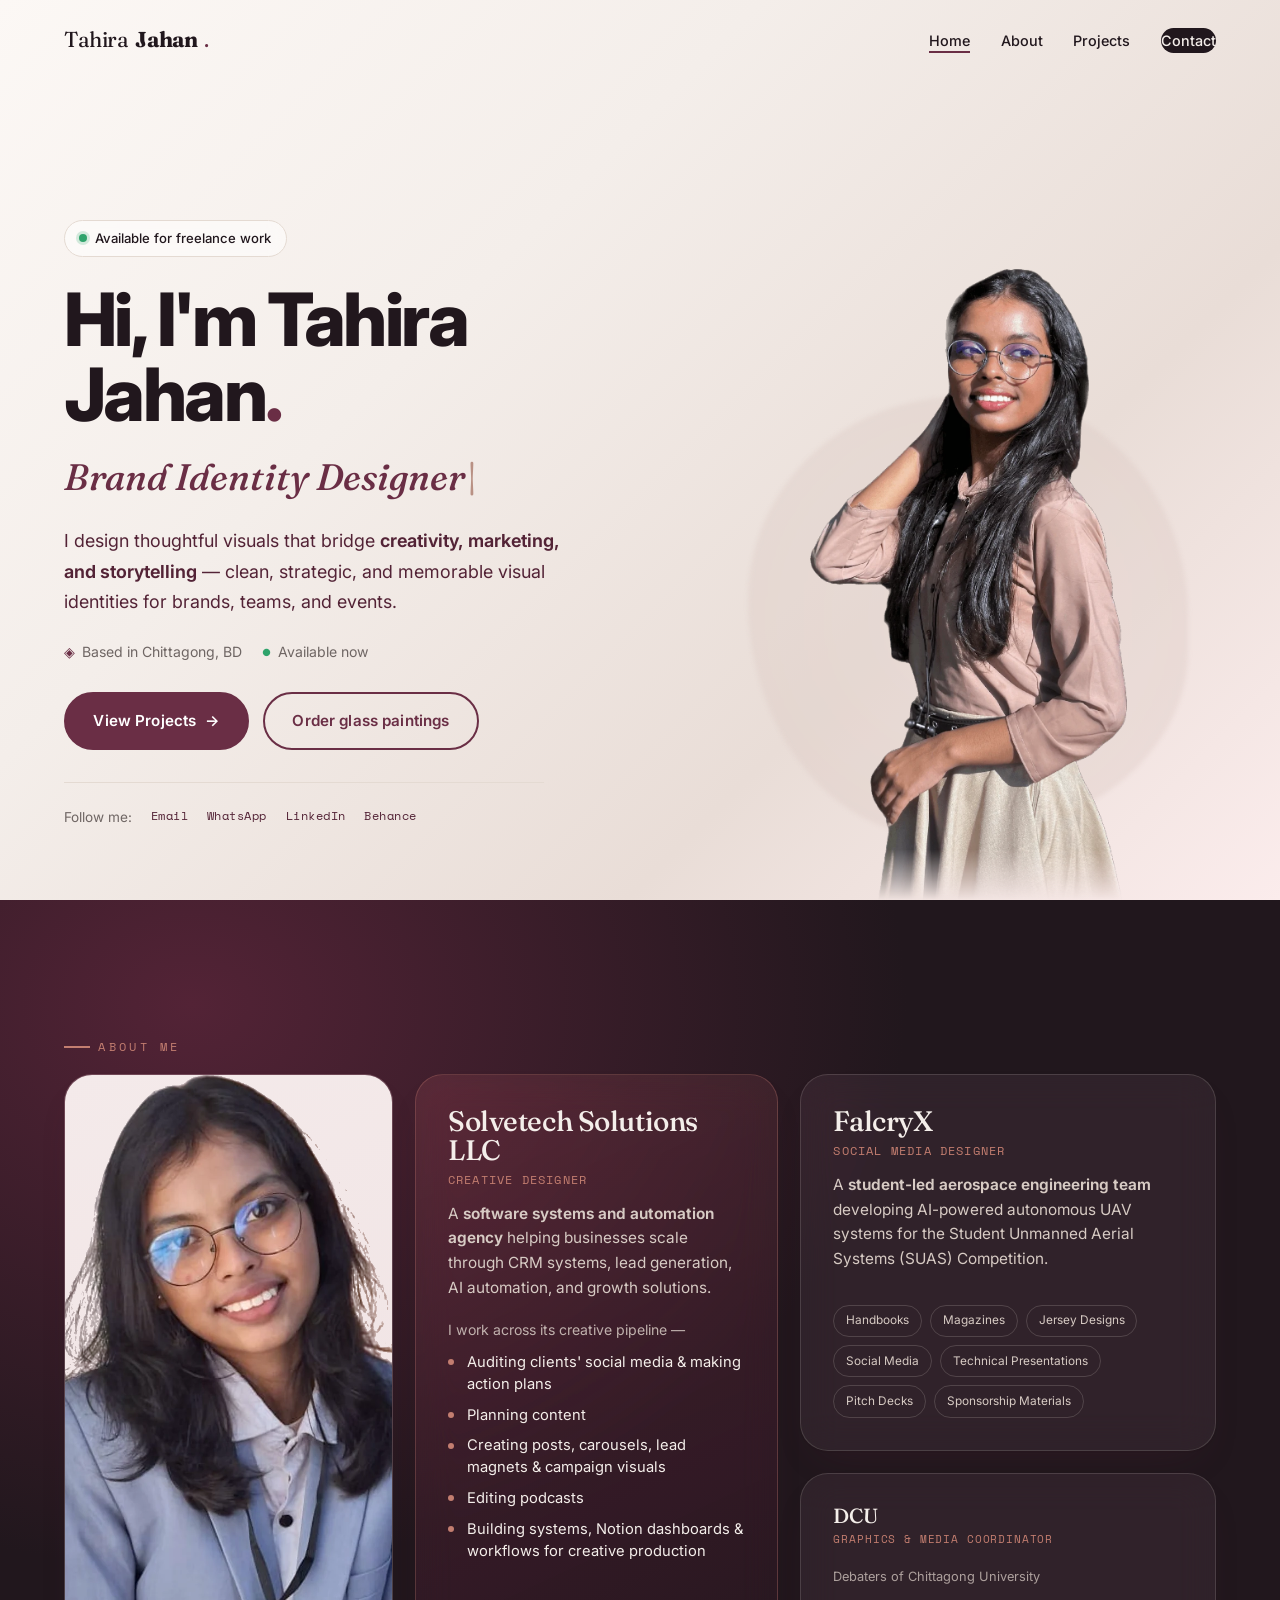
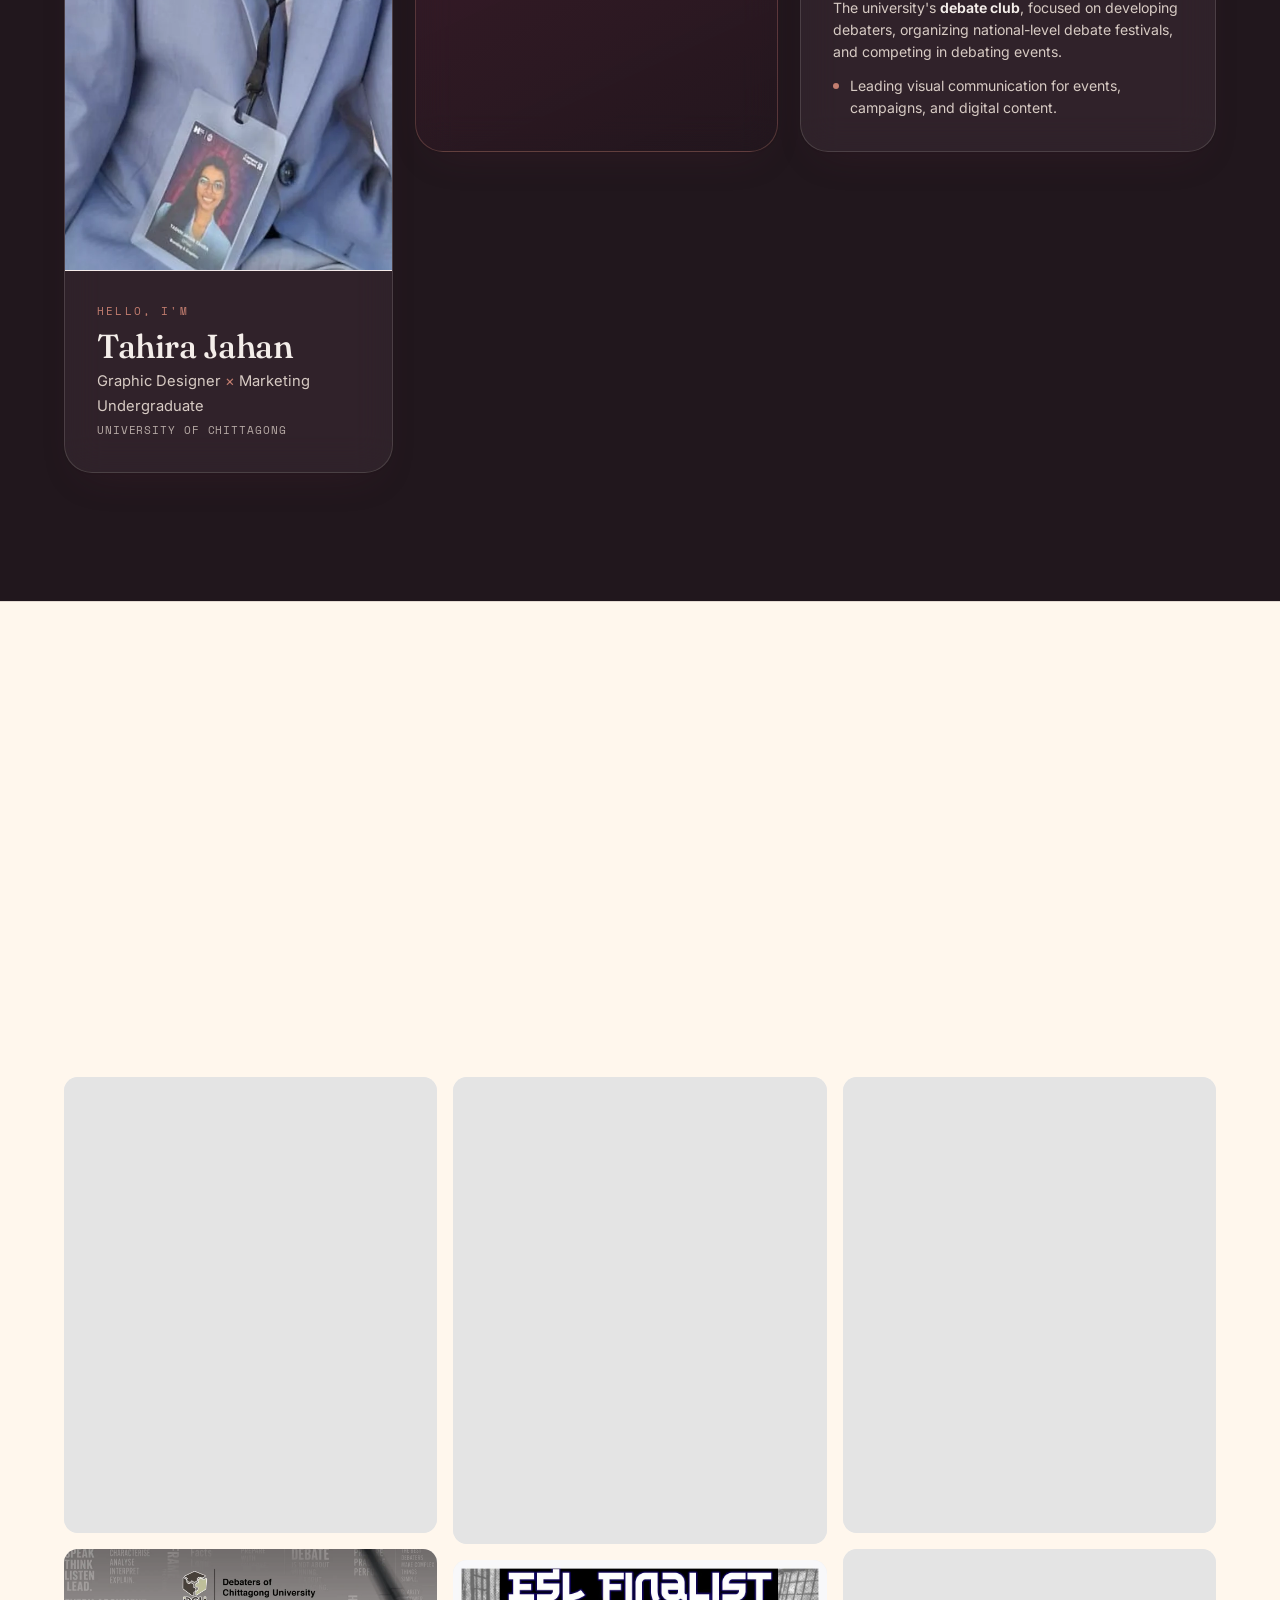
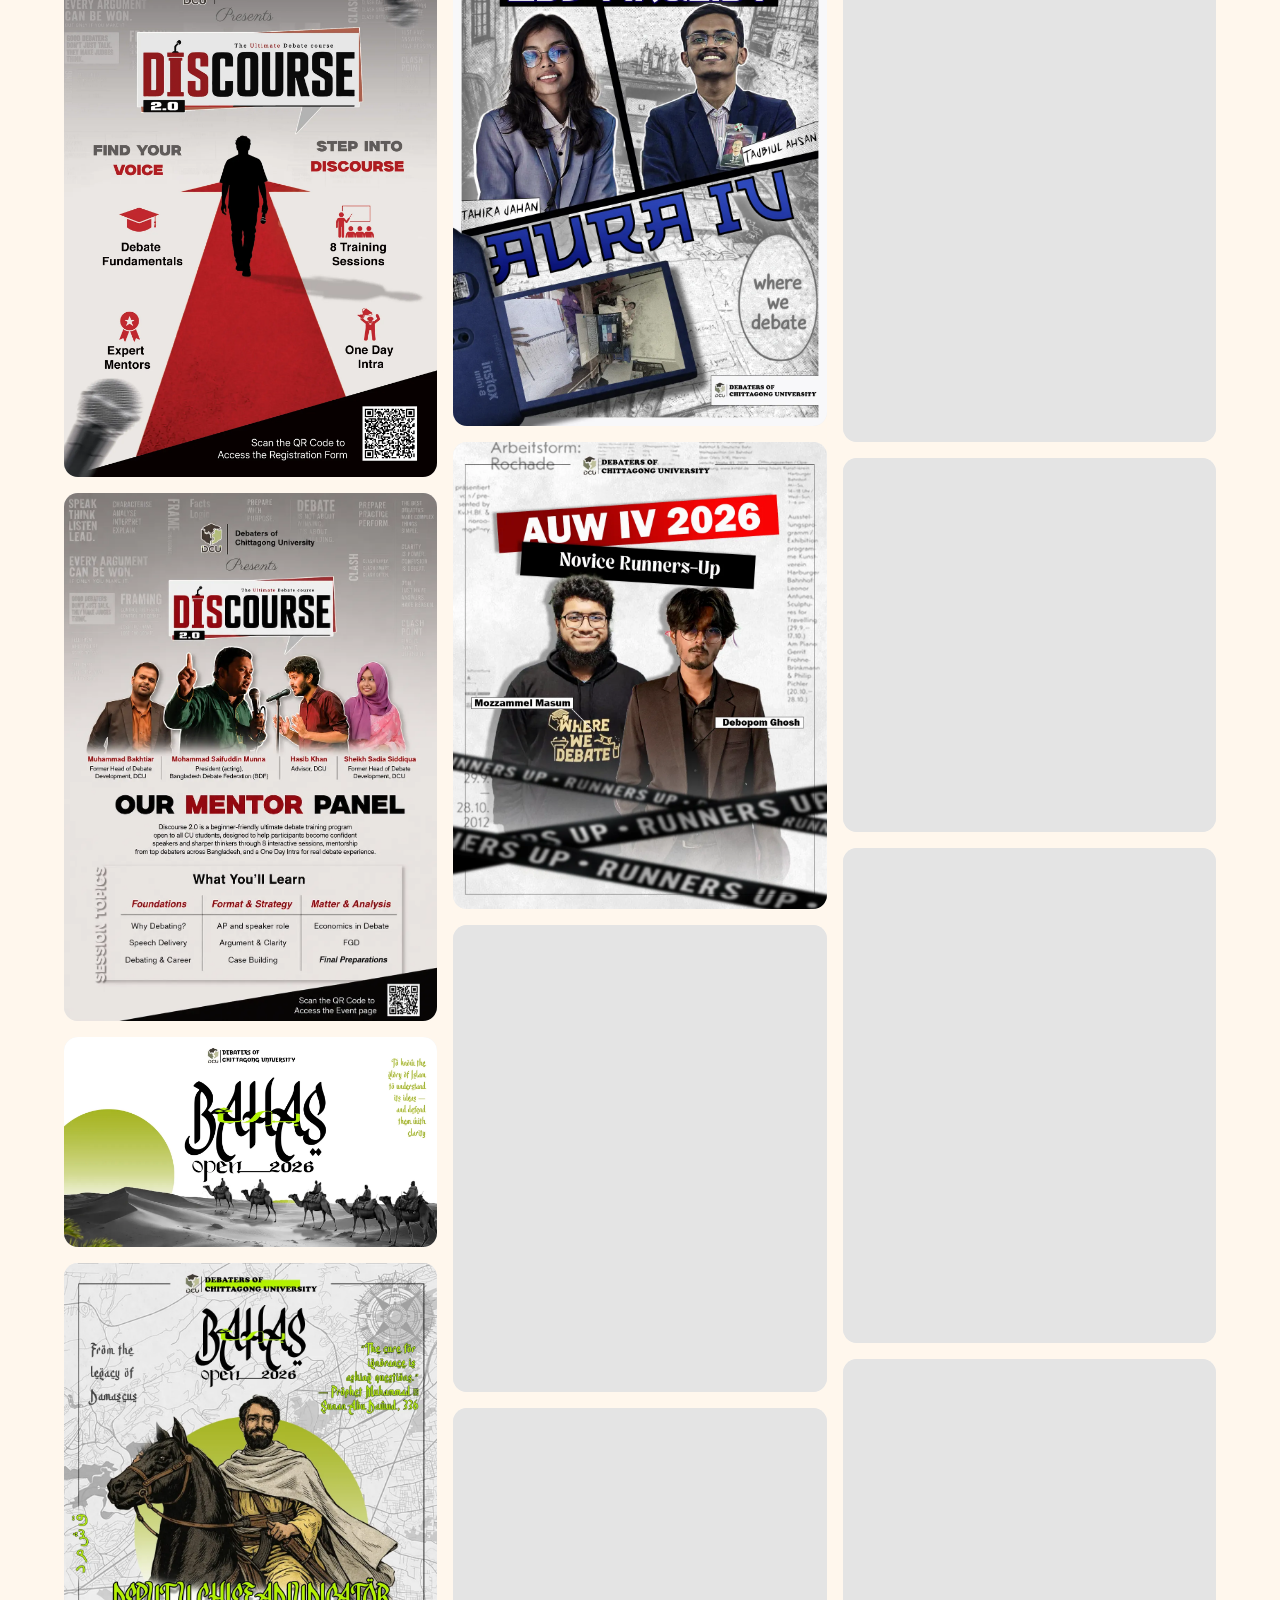
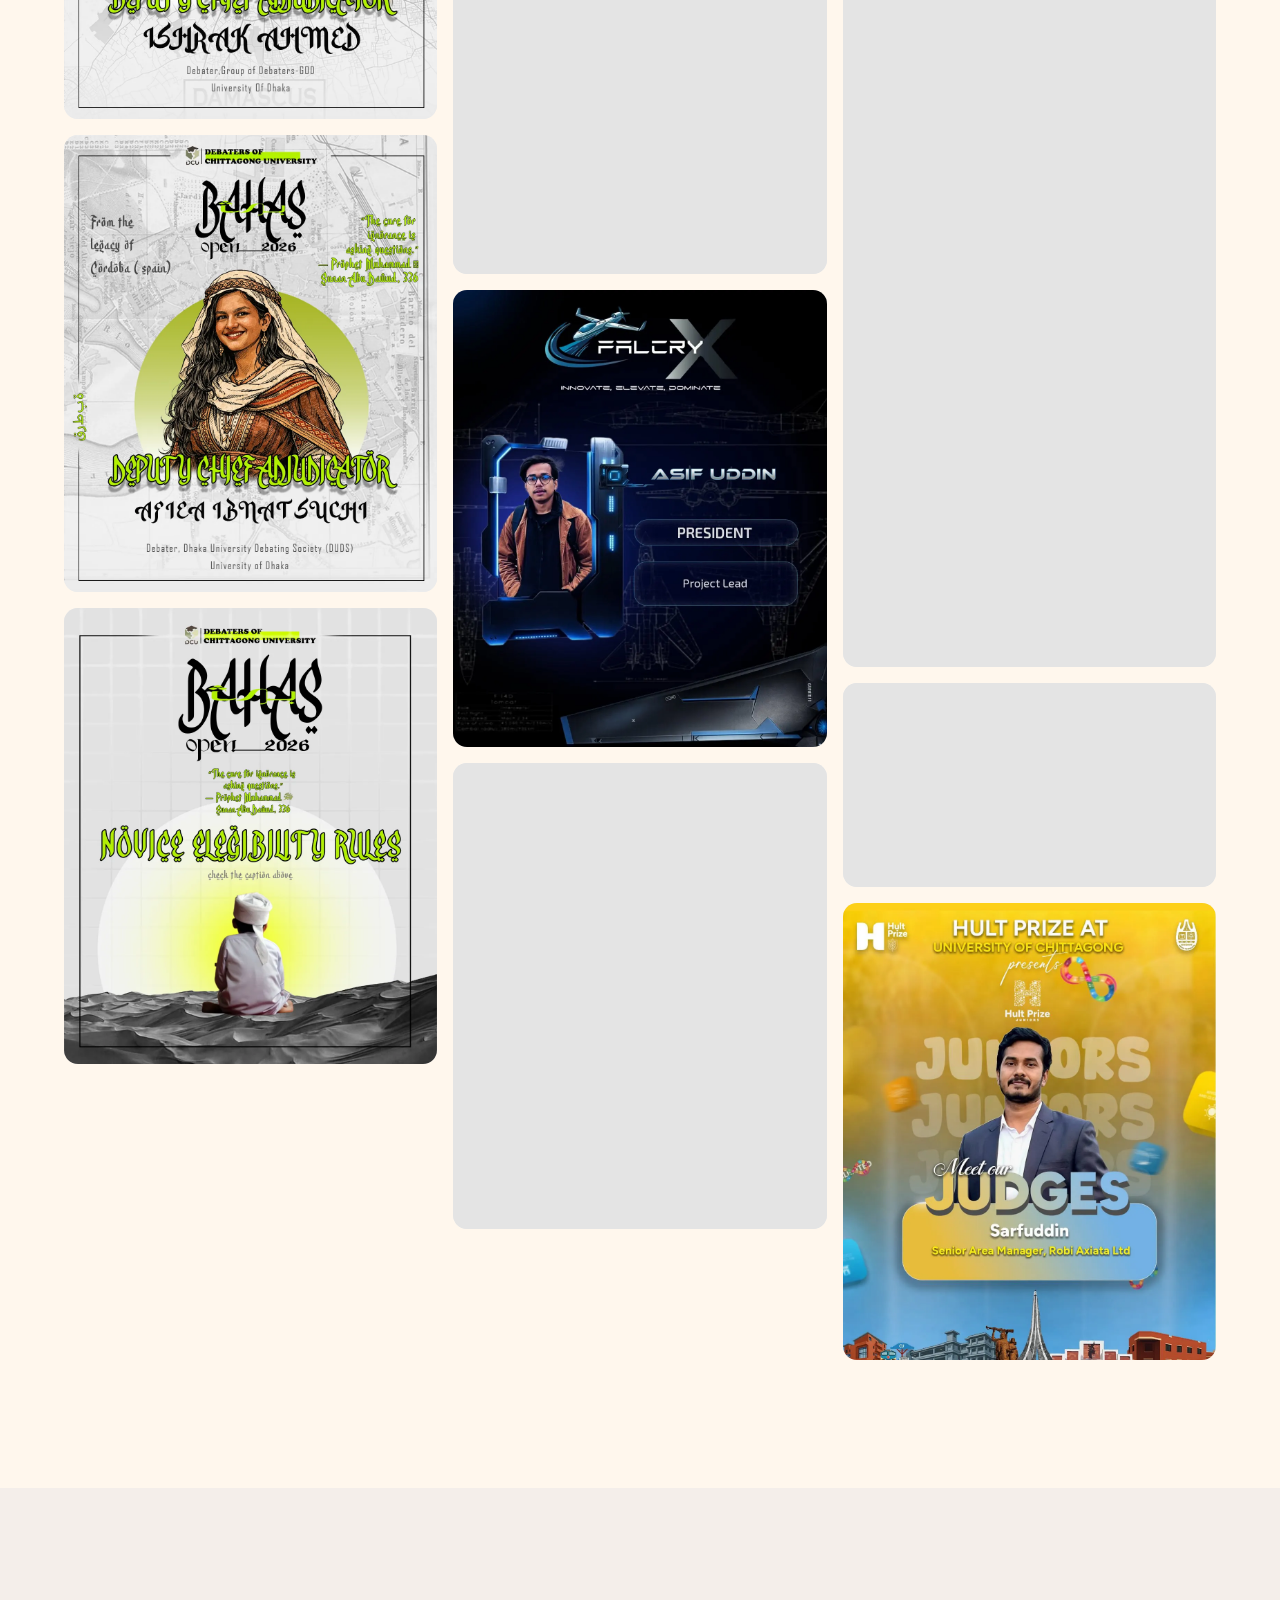
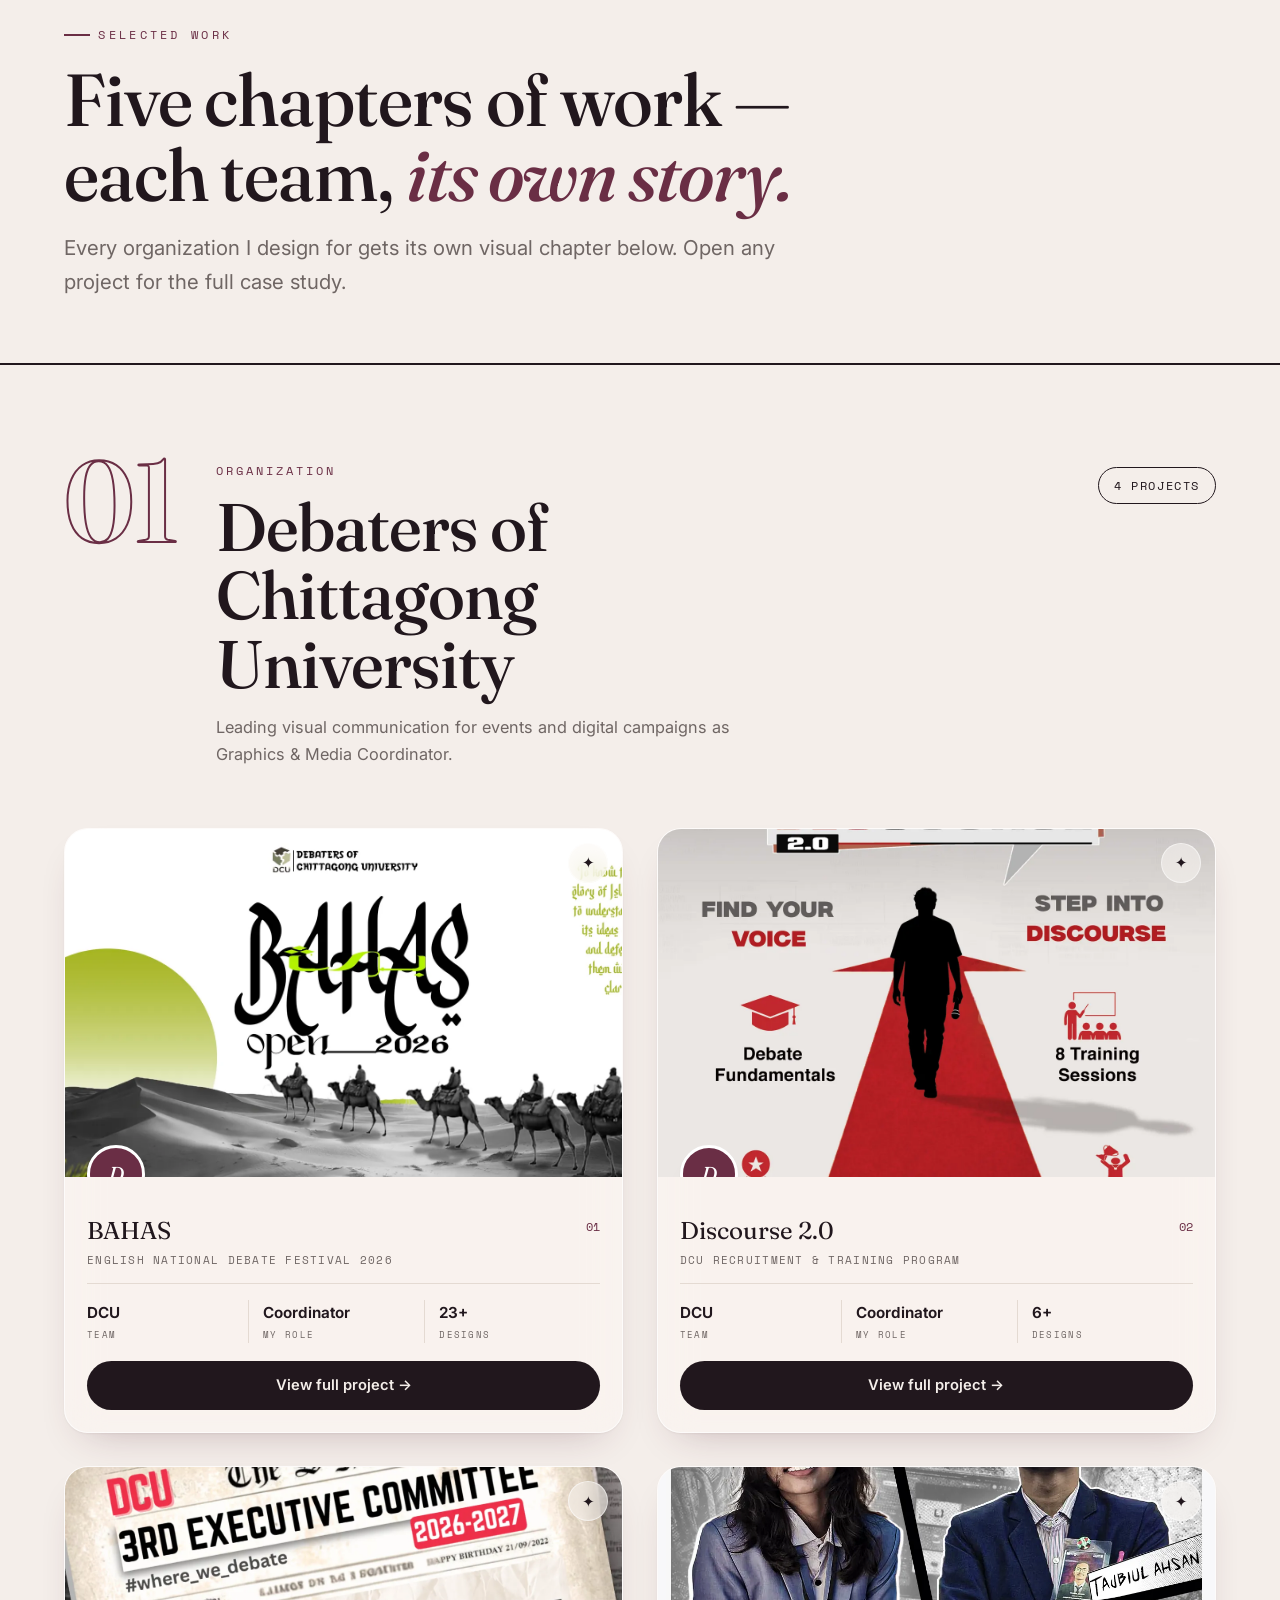
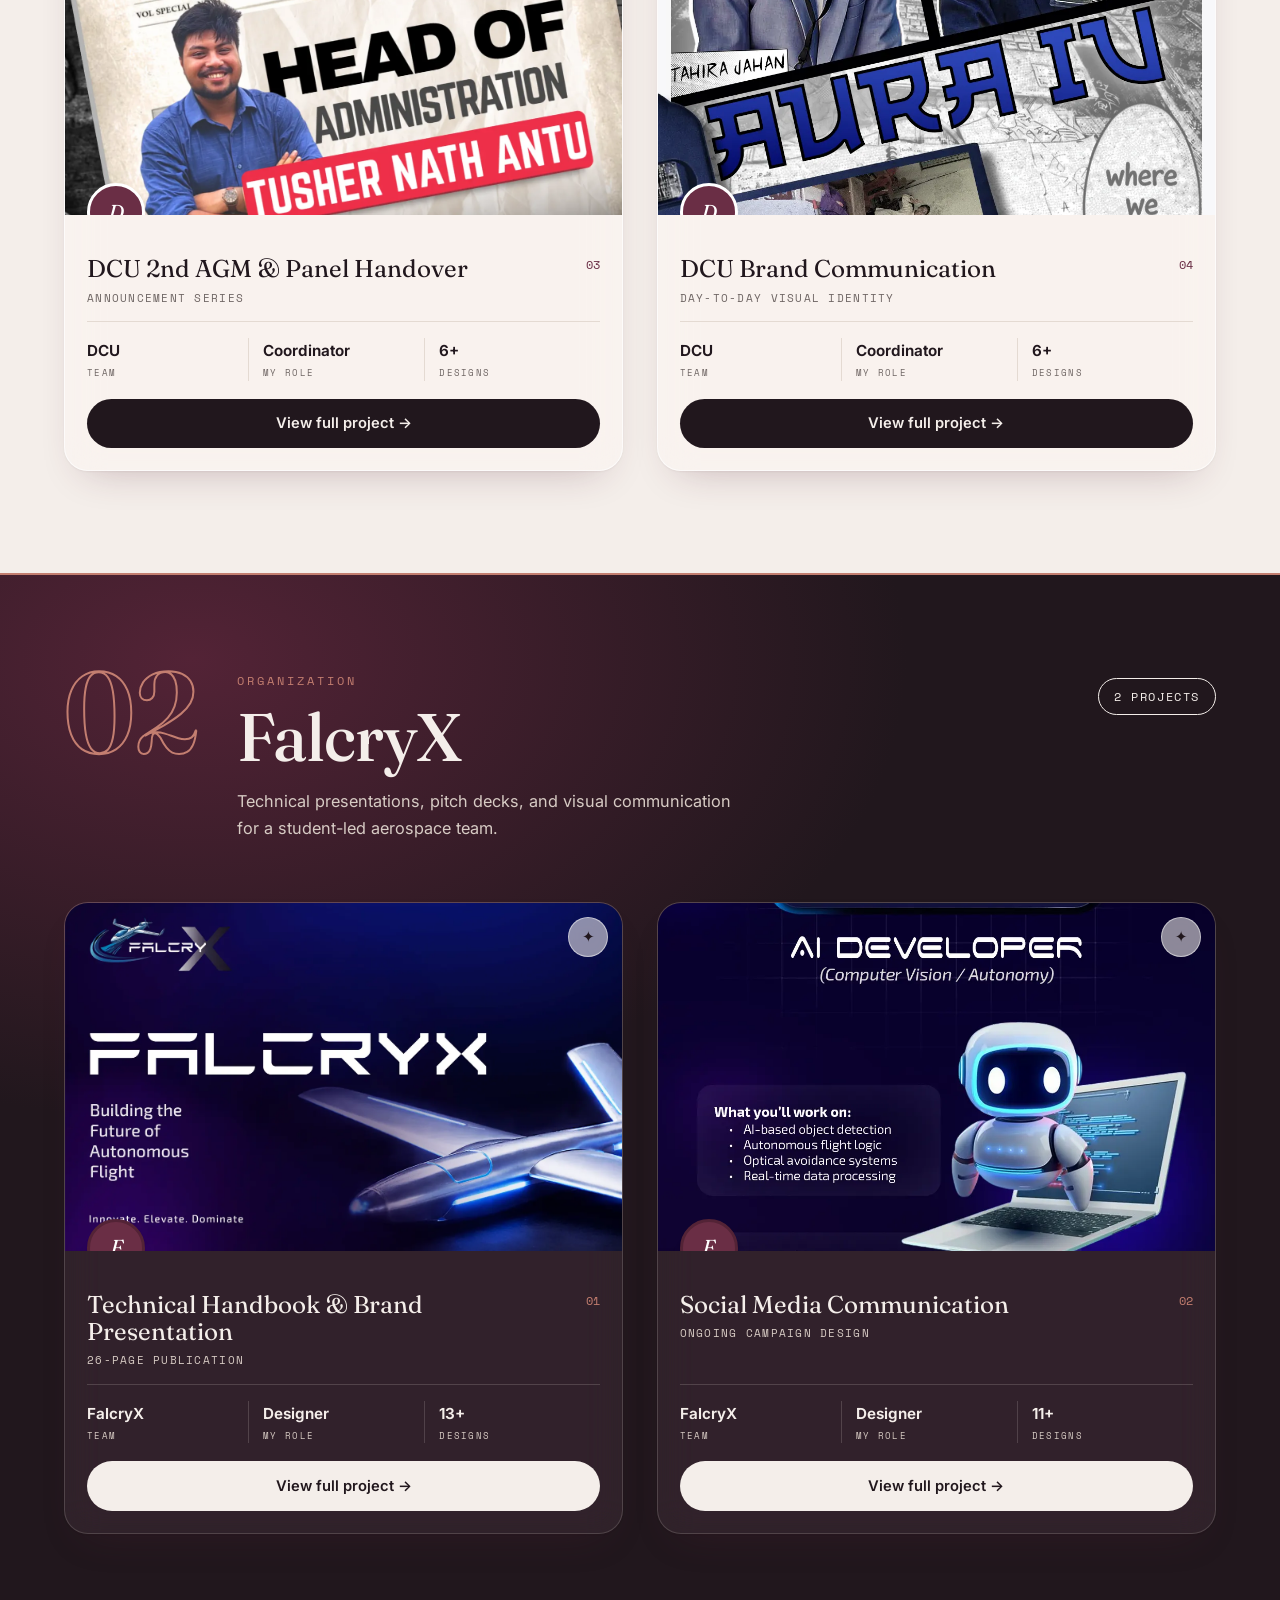
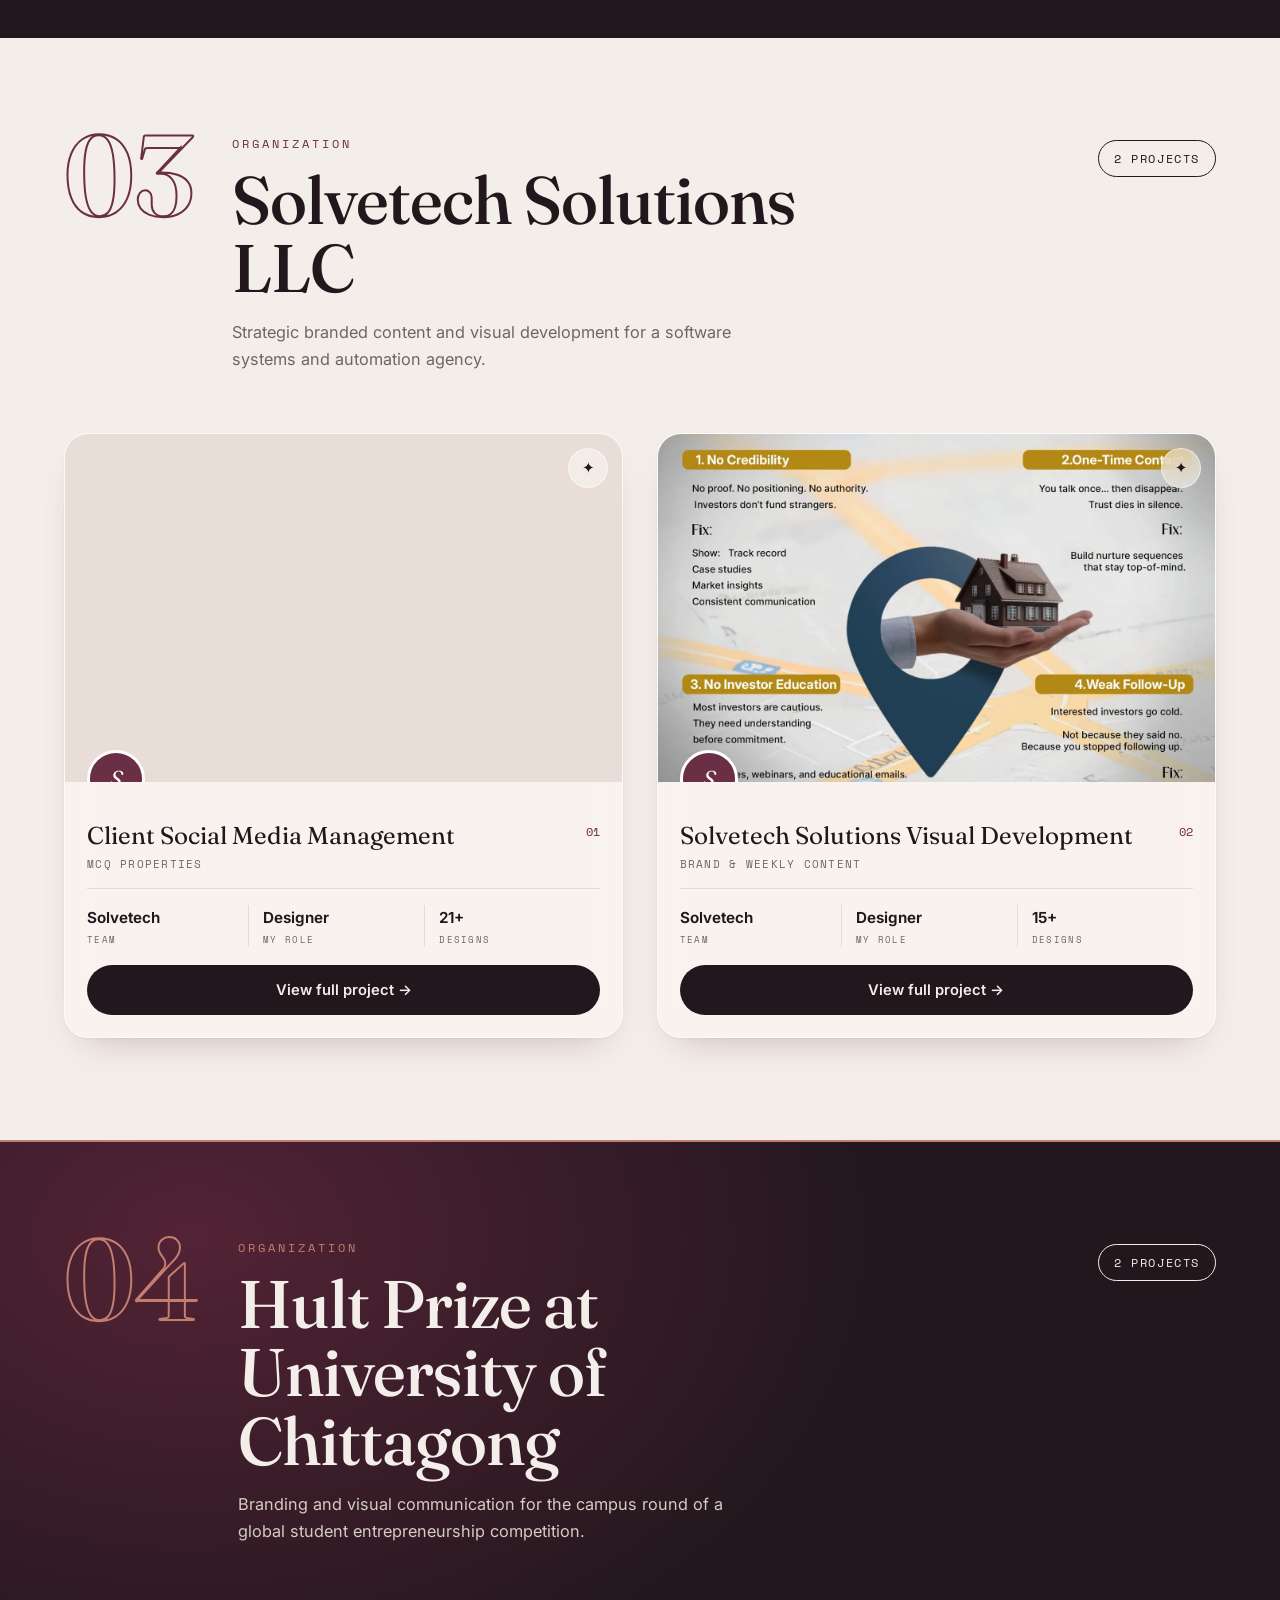
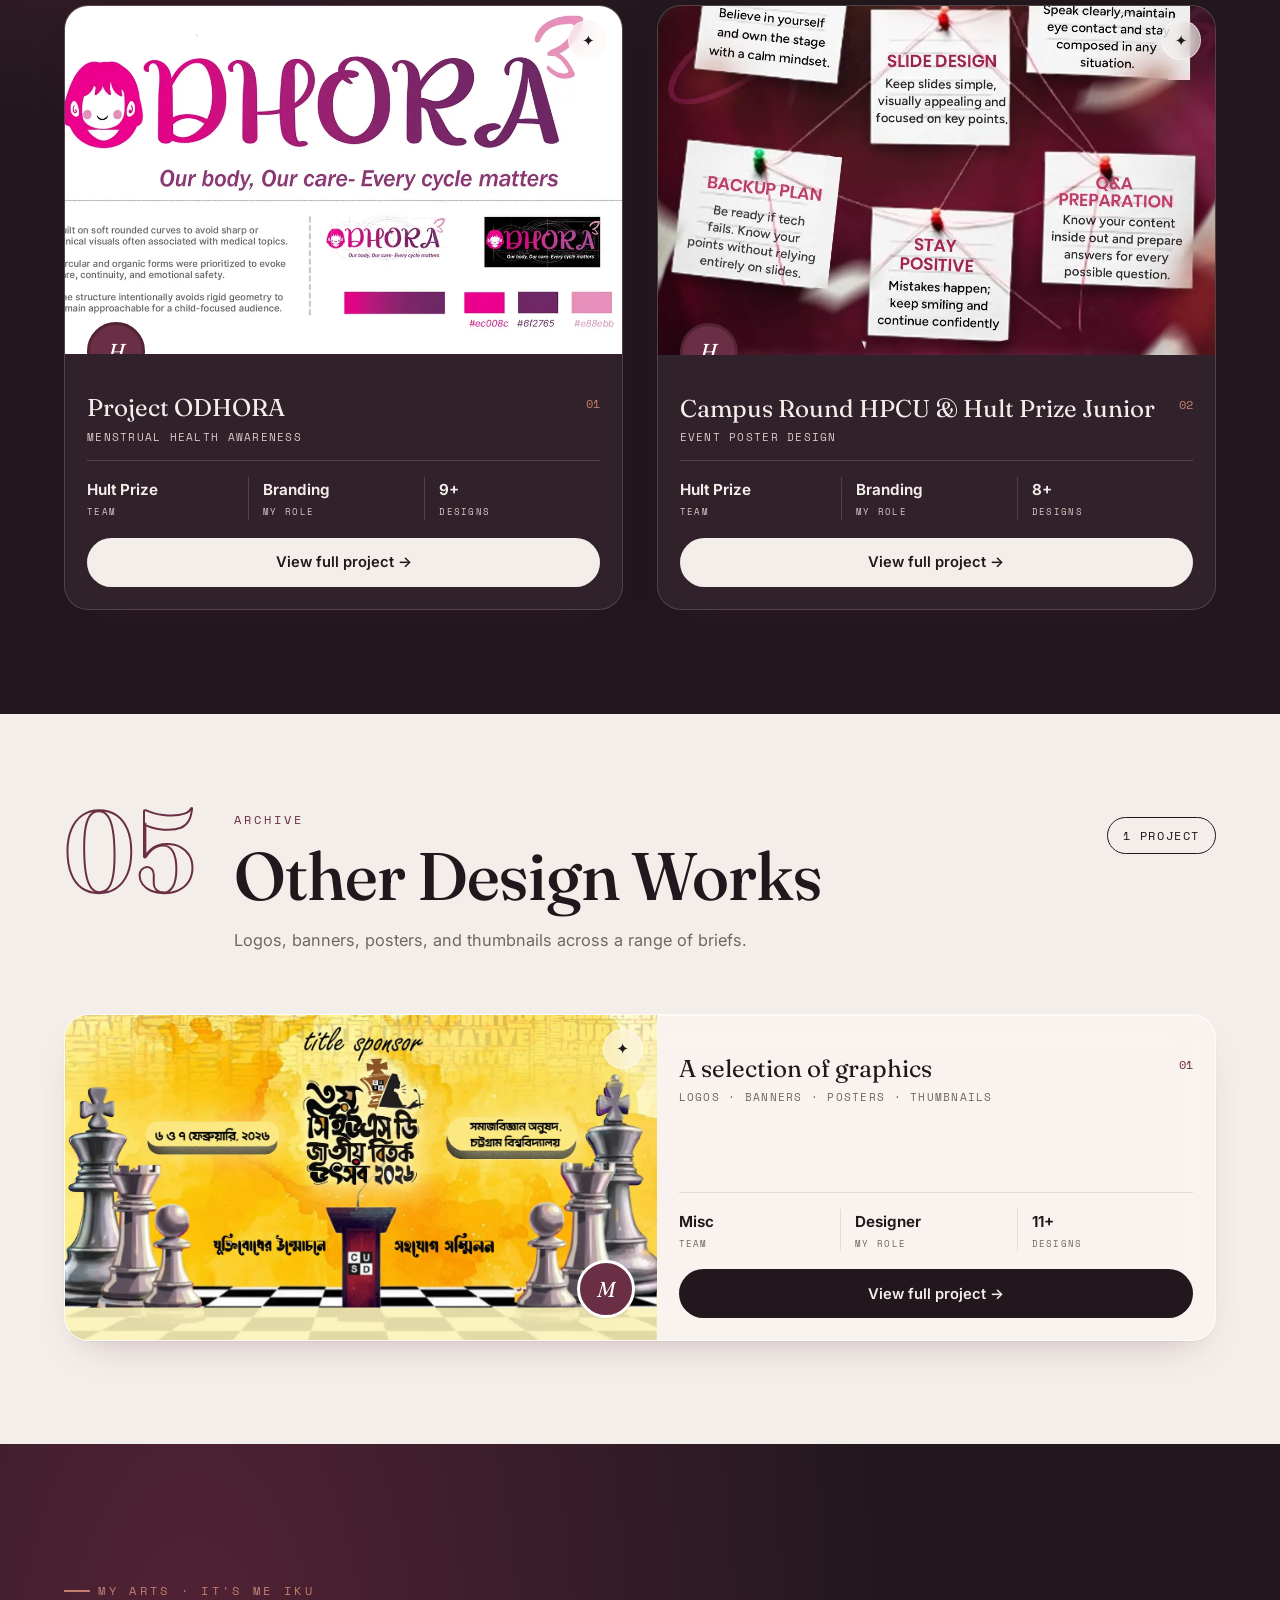
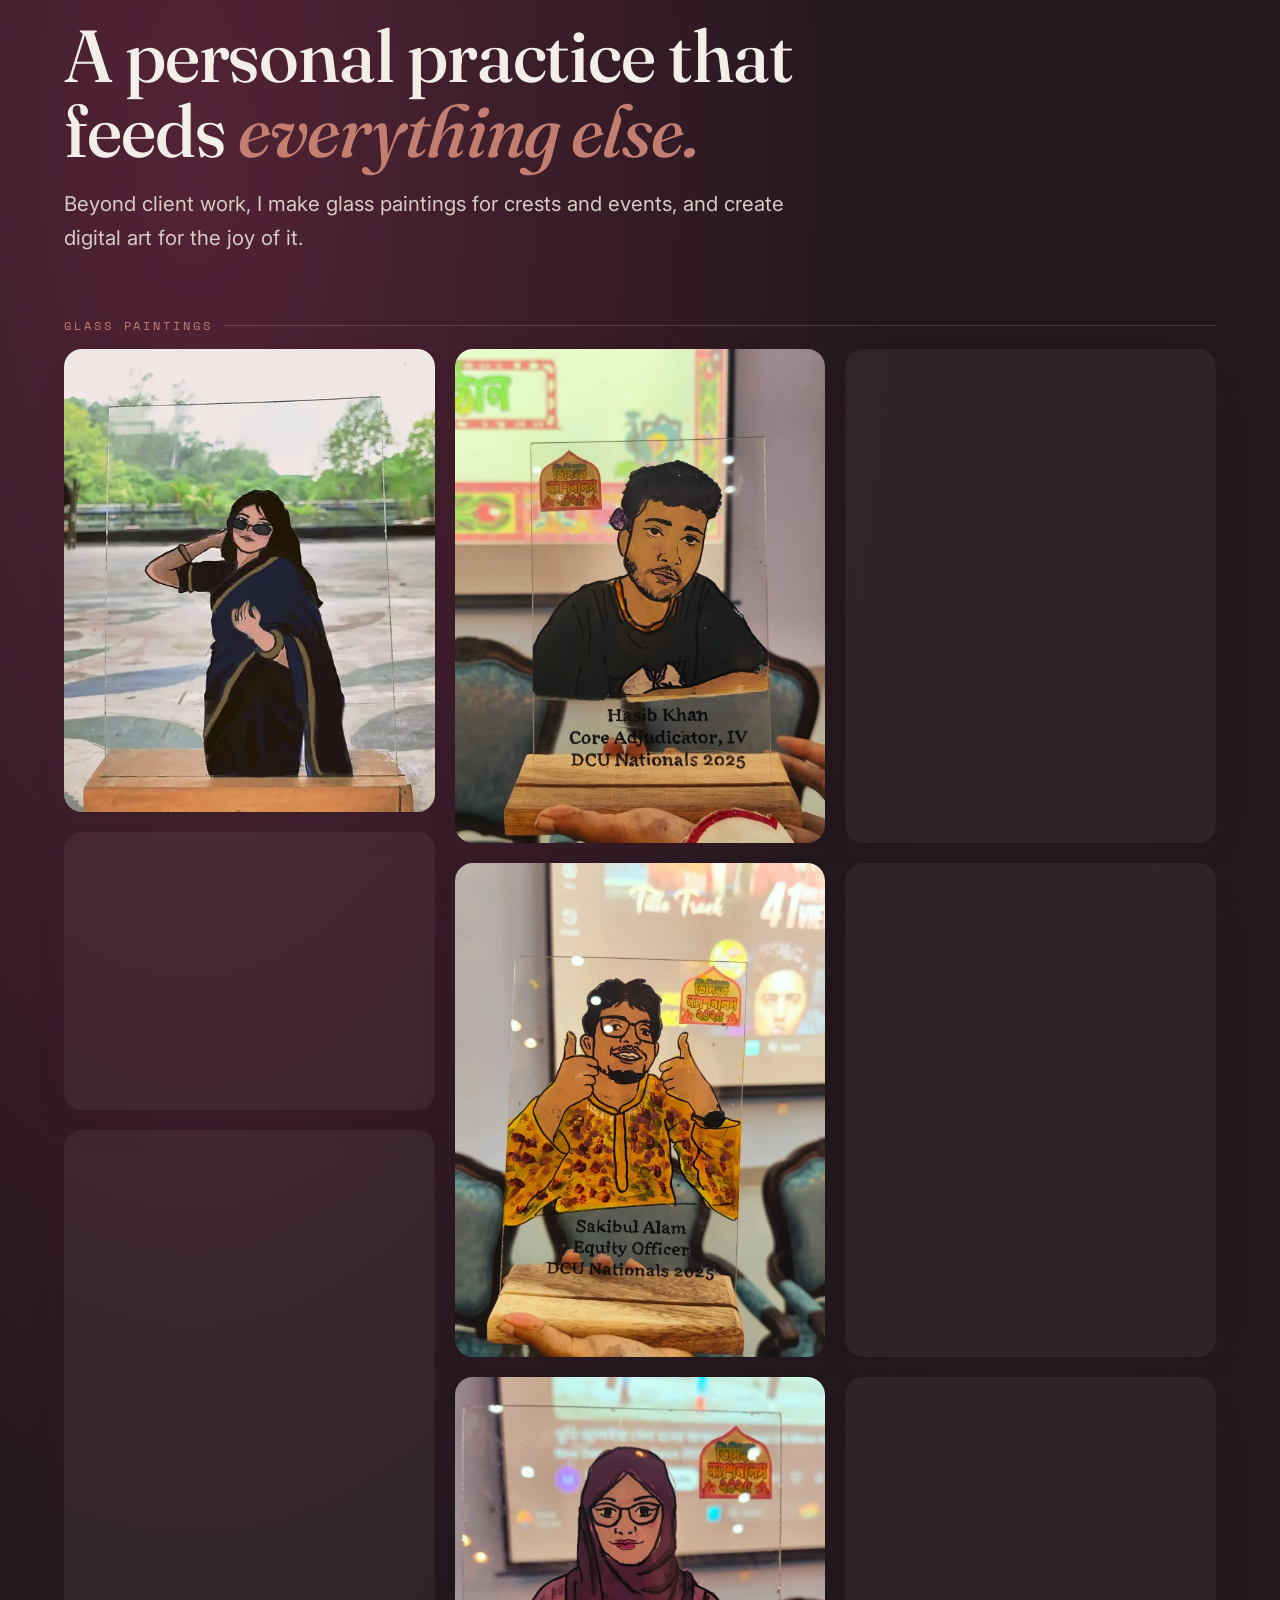
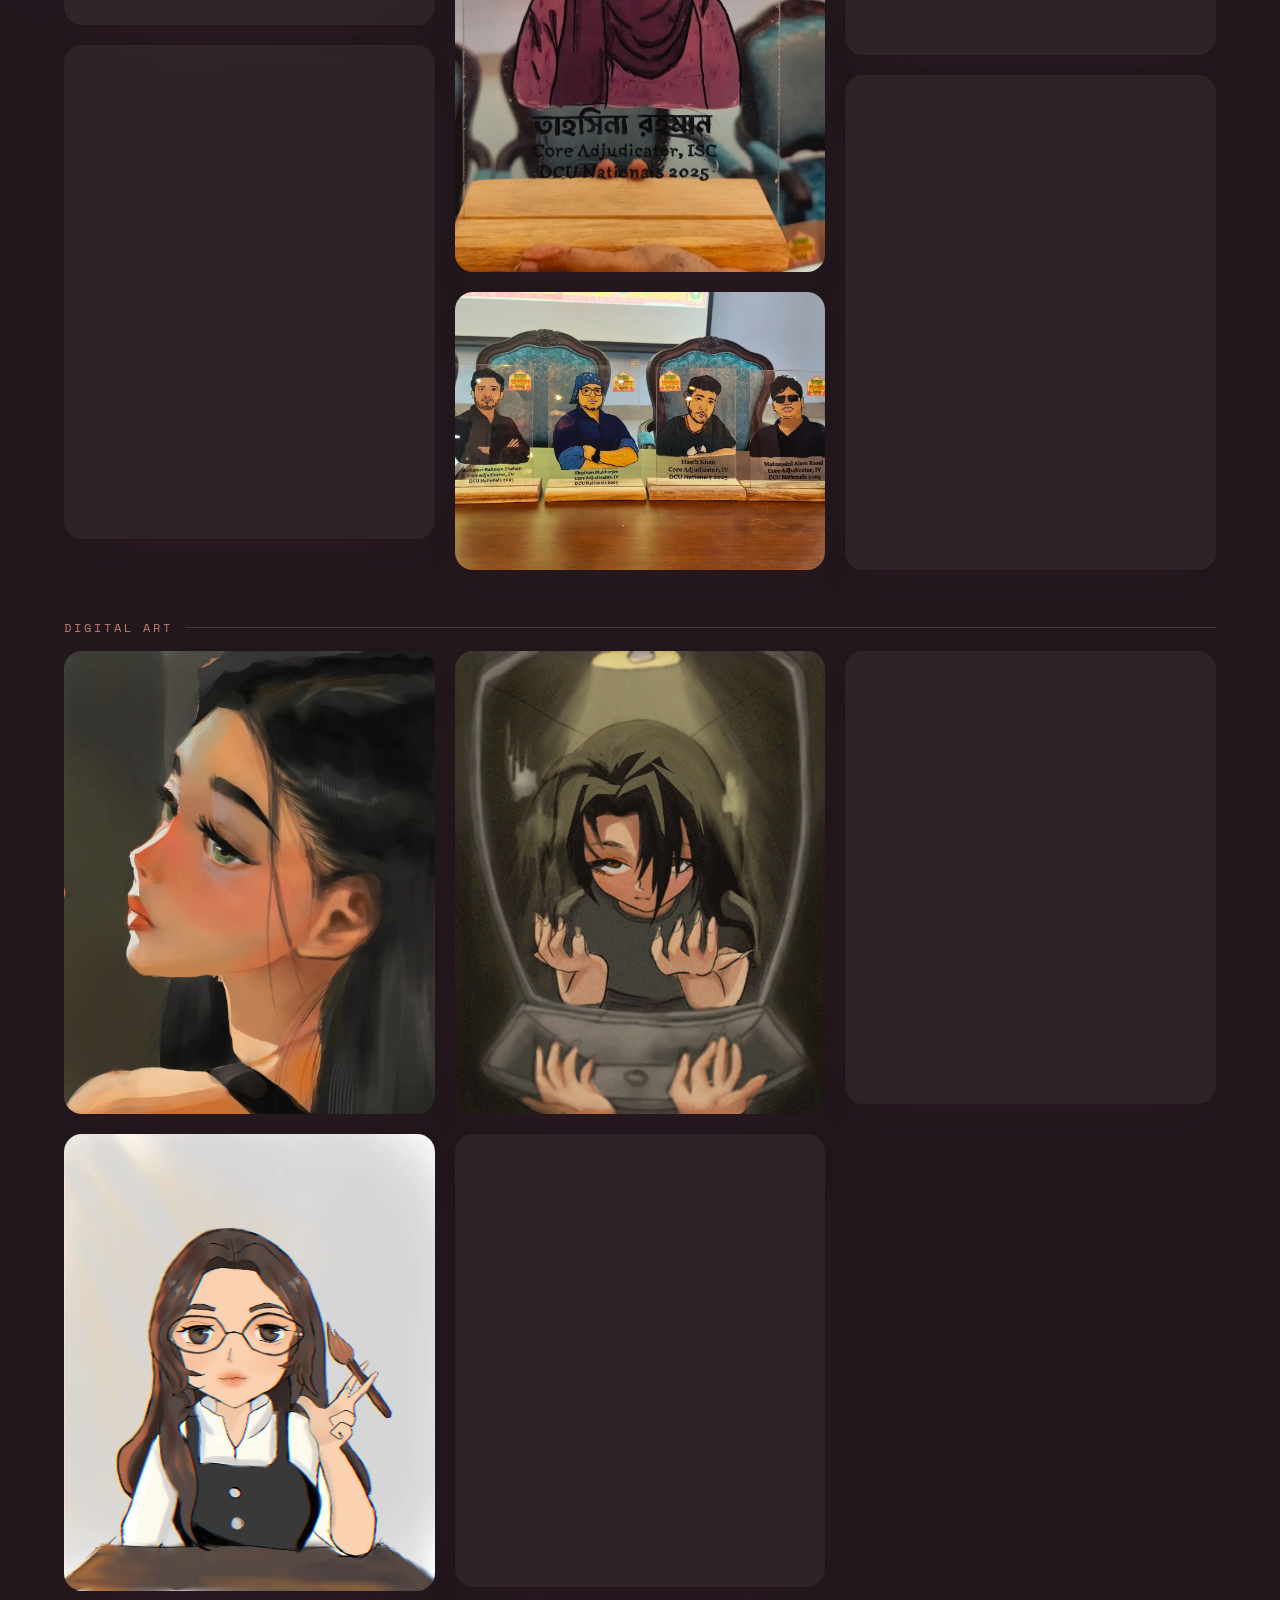
==== commit 93b6d3b0: "Add Featured Projects gallery section Adds an image-led masonry gallery to the homepage showcasing p" ====
--- a/index.html
+++ b/index.html
@@ -89,50 +89,204 @@
 
     <!-- ============ ABOUT ============ -->
     <section class="pad dark" id="about">
-      <div class="wrap about-grid">
-        <figure class="about-figure" data-reveal>
-          <div class="glass-panel">
-            <img src="assets/portrait/about.webp" width="969" height="1452" alt="Tahira Jahan" loading="lazy" />
-            <figcaption>
-              <span class="nm">Tahira Jahan</span>
-              <span class="rl">Graphic Designer<br />Univ. of Chittagong</span>
-            </figcaption>
-          </div>
-        </figure>
-        <div class="about-body">
-          <p class="eyebrow" data-reveal>About Me</p>
-          <div data-reveal data-delay="1">
-            <p>I'm Tahira Jahan, a <strong>Graphic Designer</strong> and <strong>Marketing undergraduate</strong> at the University of Chittagong with a passion for creating <span class="serif-accent">clean, strategic, and memorable</span> visual identities.</p>
-            <p>Currently, I work as a <strong>Graphic Designer at Solvetech Solutions LLC</strong>, a software systems and automation agency that helps businesses scale through CRM systems, lead generation funnels, AI automation, and growth solutions.</p>
-            <p>I also serve as the <strong>Coordinator of Graphics &amp; Media at DCU</strong> (Debaters of Chittagong University), leading visual communication for events and digital campaigns.</p>
-            <p>I contribute to <strong>FalcryX</strong>, a student-led aerospace engineering team developing AI-powered autonomous UAV systems, preparing to compete in the <strong>Student Unmanned Aerial Systems (SUAS) Competition</strong>. As the Social Media Designer, I create technical presentations, pitch decks, sponsorship proposals, magazines, and visual communication that support the team's engineering and competition efforts.</p>
-            <p>I also served as an <strong>Officer of Branding &amp; Graphics for Hult Prize</strong> at the University of Chittagong, leading the branding and visual communication for the campus round of one of the world's largest student entrepreneurship competitions.</p>
-            <p>Beyond professional work, I run <strong>It's me Iku</strong>, my own art brand. I <strong>hand-paint glass portraits</strong> for crests, gifts, and event mementos, transform illustrations into handcrafted products, and make <strong>digital art</strong> purely for the joy of it.</p>
-            <p>My background in marketing helps me approach every design with <strong>both aesthetics and business goals in mind</strong> — whether that's building a brand identity, designing a social campaign, laying out an editorial publication, or shaping an event's entire visual language.</p>
-          </div>
-          <div class="roles-block" data-reveal>
-            <h4>Roles</h4>
-            <ul class="role-list">
-              <li><span class="rt">Graphic Designer</span><span class="ro">Solvetech Solutions LLC</span></li>
-              <li><span class="rt">Graphics &amp; Media Coordinator</span><span class="ro">Debaters of Chittagong Univ.</span></li>
-              <li><span class="rt">Social Media Designer</span><span class="ro">FalcryX</span></li>
-              <li><span class="rt">Former Officer, Branding &amp; Graphics</span><span class="ro">Hult Prize at CU</span></li>
-              <li><span class="rt">Founder</span><span class="ro">It's me Iku</span></li>
+      <div class="wrap">
+        <p class="eyebrow" data-reveal>About Me</p>
+
+        <div class="ab-layout">
+          <article class="ab-card ab-profile" data-reveal>
+            <figure class="ab-portrait">
+              <img src="assets/portrait/about.webp" width="969" height="1452" alt="Tahira Jahan" loading="lazy" />
+            </figure>
+            <div class="ab-intro">
+              <p class="ab-hi">Hello, I'm</p>
+              <h2 class="ab-name">Tahira Jahan</h2>
+              <p class="ab-title">Graphic Designer <span class="ab-x">×</span> Marketing Undergraduate</p>
+              <p class="ab-school">University of Chittagong</p>
+            </div>
+          </article>
+
+          <article class="ab-card ab-feature" data-reveal data-delay="1">
+            <div class="ab-card-head">
+              <h3 class="ab-org">Solvetech Solutions LLC</h3>
+              <p class="ab-role">Creative Designer</p>
+            </div>
+            <p class="ab-desc">A <strong>software systems and automation agency</strong> helping businesses scale through CRM systems, lead generation, AI automation, and growth solutions.</p>
+            <p class="ab-lead-in">I work across its creative pipeline —</p>
+            <ul class="ab-list">
+              <li>Auditing clients' social media &amp; making action plans</li>
+              <li>Planning content</li>
+              <li>Creating posts, carousels, lead magnets &amp; campaign visuals</li>
+              <li>Editing podcasts</li>
+              <li>Building systems, Notion dashboards &amp; workflows for creative production</li>
             </ul>
-          </div>
-          <div class="roles-block" data-reveal data-delay="1">
-            <h4>Core Expertise</h4>
-            <div class="exp-chips">
-              <span>Brand Identity Design</span>
-              <span>Logo Design &amp; Visual Systems</span>
-              <span>Social Media &amp; Marketing Creatives</span>
-              <span>Print &amp; Event Design</span>
-              <span>Adobe Illustrator &amp; Photoshop</span>
-              <span>Canva</span>
-              <span>Premiere Pro</span>
-              <span>DaVinci Resolve</span>
-            </div>
-          </div>
+          </article>
+
+          <article class="ab-card ab-falcryx" data-reveal data-delay="2">
+            <div class="ab-card-head">
+              <h3 class="ab-org">FalcryX</h3>
+              <p class="ab-role">Social Media Designer</p>
+            </div>
+            <p class="ab-desc">A <strong>student-led aerospace engineering team</strong> developing AI-powered autonomous UAV systems for the Student Unmanned Aerial Systems (SUAS) Competition.</p>
+            <div class="ab-chips">
+              <span>Handbooks</span>
+              <span>Magazines</span>
+              <span>Jersey Designs</span>
+              <span>Social Media</span>
+              <span>Technical Presentations</span>
+              <span>Pitch Decks</span>
+              <span>Sponsorship Materials</span>
+            </div>
+          </article>
+
+          <article class="ab-card ab-small ab-dcu" data-reveal data-delay="2">
+            <div class="ab-card-head">
+              <h3 class="ab-org ab-org-sm">DCU</h3>
+              <p class="ab-role-sm">Graphics &amp; Media Coordinator</p>
+            </div>
+            <p class="ab-sub">Debaters of Chittagong University</p>
+            <p class="ab-desc-sm">The university's <strong>debate club</strong>, focused on developing debaters, organizing national-level debate festivals, and competing in debating events.</p>
+            <p class="ab-desc-sm ab-bullet">Leading visual communication for events, campaigns, and digital content.</p>
+          </article>
+
+          <article class="ab-card ab-small ab-hult" data-reveal data-delay="3">
+            <div class="ab-card-head">
+              <h3 class="ab-org ab-org-sm">Hult Prize at CU</h3>
+              <p class="ab-role-sm">Former Branding &amp; Graphics Officer</p>
+            </div>
+            <p class="ab-desc-sm">The official campus chapter of the <strong>global Hult Prize</strong>, challenging students to build for-profit startups that address critical world issues.</p>
+            <p class="ab-desc-sm ab-bullet">Branding and visual communication for the university's campus round of the Hult Prize.</p>
+          </article>
+
+          <article class="ab-card ab-iku" data-reveal data-delay="3">
+            <div class="ab-iku-media">
+              <img src="assets/glass-paintings/500780695-122228907548240778-7207999995161189954-n.webp" width="512" height="640" alt="Hand-painted glass portrait, It's me Iku" loading="lazy" />
+              <img src="assets/digital-art/469599020-122188465274240778-5159256241053368216-n.webp" width="1400" height="1724" alt="Digital art piece, It's me Iku" loading="lazy" />
+            </div>
+            <div class="ab-card-head">
+              <h3 class="ab-org ab-org-sm ab-serif">It's me Iku</h3>
+              <p class="ab-role-sm">Personal Art Practice</p>
+            </div>
+            <p class="ab-desc-sm">Hand-painted glass portraits for crests, gifts &amp; event mementos, handcrafted products from illustrations, and digital art &amp; animations for fun.</p>
+          </article>
+        </div>
+      </div>
+    </section>
+
+    <!-- ============ FEATURED PROJECTS ============ -->
+    <section class="pad fp-section" id="featured">
+      <div class="wrap fp-wrap">
+        <div class="section-head" data-reveal>
+          <p class="eyebrow">Featured Projects</p>
+          <h2 class="section-title">Selected pieces, <span class="serif-accent">at a glance.</span></h2>
+          <p class="lead">Posters, covers, carousels, and campaign visuals across the teams I design for — shown at their true proportions. Click any piece to view it large.</p>
+        </div>
+
+        <div class="fp-grid" id="featuredGrid" data-gallery>
+          <article class="fp-card" data-reveal data-delay="1">
+            <div class="fp-inner">
+              <div class="fp-media"><img src="assets/featured/discourse-we-are-back.webp" width="1080" height="1320" alt="Discourse 2.0 — We Are Back, registration open poster for DCU" loading="lazy" decoding="async" /></div>
+            </div>
+          </article>
+          <article class="fp-card" data-reveal data-delay="2">
+            <div class="fp-inner">
+              <div class="fp-media"><img src="assets/discourse/flyer-1-1.webp" width="1400" height="1980" alt="Discourse 2.0 flyer" loading="lazy" decoding="async" /></div>
+            </div>
+          </article>
+          <article class="fp-card" data-reveal data-delay="3">
+            <div class="fp-inner">
+              <div class="fp-media"><img src="assets/discourse/flyer-2-1.webp" width="1055" height="1491" alt="Discourse 2.0 flyer" loading="lazy" decoding="async" /></div>
+            </div>
+          </article>
+          <article class="fp-card" data-reveal data-delay="4">
+            <div class="fp-inner">
+              <div class="fp-media"><img src="assets/bahas/bahas-open-cover.webp" width="1400" height="788" alt="BAHAS open category cover" loading="lazy" decoding="async" /></div>
+            </div>
+          </article>
+          <article class="fp-card" data-reveal data-delay="1">
+            <div class="fp-inner">
+              <div class="fp-media"><img src="assets/bahas/ishrak.webp" width="1080" height="1320" alt="BAHAS panel announcement" loading="lazy" decoding="async" /></div>
+            </div>
+          </article>
+          <article class="fp-card" data-reveal data-delay="2">
+            <div class="fp-inner">
+              <div class="fp-media"><img src="assets/bahas/shuchi-apu.webp" width="1080" height="1320" alt="BAHAS panel announcement" loading="lazy" decoding="async" /></div>
+            </div>
+          </article>
+          <article class="fp-card" data-reveal data-delay="3">
+            <div class="fp-inner">
+              <div class="fp-media"><img src="assets/bahas/novice-elegibty-rules.webp" width="1080" height="1320" alt="BAHAS novice eligibility rules post" loading="lazy" decoding="async" /></div>
+            </div>
+          </article>
+          <article class="fp-card" data-reveal data-delay="4">
+            <div class="fp-inner">
+              <div class="fp-media"><img src="assets/bahas/2-days-left.webp" width="512" height="640" alt="BAHAS — 2 days left countdown post" loading="lazy" decoding="async" /></div>
+            </div>
+          </article>
+          <article class="fp-card" data-reveal data-delay="1">
+            <div class="fp-inner">
+              <div class="fp-media"><img src="assets/dcu-brand/aura-iv-finalist-2.webp" width="1080" height="1350" alt="DCU — AURA IV finalist announcement" loading="lazy" decoding="async" /></div>
+            </div>
+          </article>
+          <article class="fp-card" data-reveal data-delay="2">
+            <div class="fp-inner">
+              <div class="fp-media"><img src="assets/dcu-brand/auw-runners-up.webp" width="1080" height="1350" alt="DCU — AUW runners-up announcement" loading="lazy" decoding="async" /></div>
+            </div>
+          </article>
+          <article class="fp-card" data-reveal data-delay="3">
+            <div class="fp-inner">
+              <div class="fp-media"><img src="assets/dcu-brand/iit-pre-uadc-novice-champion.webp" width="1080" height="1350" alt="DCU — IIT Pre-UADC novice champion announcement" loading="lazy" decoding="async" /></div>
+            </div>
+          </article>
+          <article class="fp-card" data-reveal data-delay="4">
+            <div class="fp-inner">
+              <div class="fp-media"><img src="assets/falcryx-social/recruitment-poster.webp" width="1080" height="1350" alt="FalcryX recruitment poster" loading="lazy" decoding="async" /></div>
+            </div>
+          </article>
+          <article class="fp-card" data-reveal data-delay="1">
+            <div class="fp-inner">
+              <div class="fp-media"><img src="assets/falcryx-social/651108526-122123598495164164-2635339752915370519-n.webp" width="1080" height="1320" alt="FalcryX social media post" loading="lazy" decoding="async" /></div>
+            </div>
+          </article>
+          <article class="fp-card" data-reveal data-delay="2">
+            <div class="fp-inner">
+              <div class="fp-media"><img src="assets/falcryx-social/710745307-122134684539164164-5984796367298130936-n.webp" width="1080" height="1350" alt="FalcryX social media post" loading="lazy" decoding="async" /></div>
+            </div>
+          </article>
+          <article class="fp-card" data-reveal data-delay="3">
+            <div class="fp-inner">
+              <div class="fp-media"><img src="assets/falcryx-social/registration-deadline-falcryx-1.webp" width="1080" height="1320" alt="FalcryX registration deadline post" loading="lazy" decoding="async" /></div>
+            </div>
+          </article>
+          <article class="fp-card" data-reveal data-delay="4">
+            <div class="fp-inner">
+              <div class="fp-media"><img src="assets/featured/st-running-business.webp" width="1091" height="1441" alt="Are you running your business, or is your business running you? — Solvetech social post" loading="lazy" decoding="async" /></div>
+            </div>
+          </article>
+          <article class="fp-card" data-reveal data-delay="1">
+            <div class="fp-inner">
+              <div class="fp-media"><img src="assets/featured/st-we-are-hiring.webp" width="1080" height="1080" alt="We're Hiring — Business Development Executive Intern poster for Solvetech Solutions" loading="lazy" decoding="async" /></div>
+            </div>
+          </article>
+          <article class="fp-card" data-reveal data-delay="2">
+            <div class="fp-inner">
+              <div class="fp-media"><img src="assets/featured/st-everything-waits.webp" width="1089" height="1444" alt="Everything waits for you — Solvetech carousel slide" loading="lazy" decoding="async" /></div>
+            </div>
+          </article>
+          <article class="fp-card" data-reveal data-delay="3">
+            <div class="fp-inner">
+              <div class="fp-media"><img src="assets/odhora/odhora-bookmarks-odhora-bookmarks-5.webp" width="750" height="1825" alt="Project Odhora bookmark design" loading="lazy" decoding="async" /></div>
+            </div>
+          </article>
+          <article class="fp-card" data-reveal data-delay="4">
+            <div class="fp-inner">
+              <div class="fp-media"><img src="assets/odhora/logo-board.webp" width="1242" height="679" alt="Project Odhora logo board" loading="lazy" decoding="async" /></div>
+            </div>
+          </article>
+          <article class="fp-card" data-reveal data-delay="1">
+            <div class="fp-inner">
+              <div class="fp-media"><img src="assets/hpcu-campus/626869617-1220384056938291-7966785632321175660-n.webp" width="1080" height="1320" alt="Hult Prize at CU campus round visual" loading="lazy" decoding="async" /></div>
+            </div>
+          </article>
         </div>
       </div>
     </section>
--- a/styles.css
+++ b/styles.css
@@ -296,6 +296,195 @@
   transition: border-color .3s, color .3s, transform .3s var(--ease);
 }
 .exp-chips span:hover { border-color: var(--gold); color: var(--gold); transform: translateY(-2px); }
+
+/* =========================================================================
+   About — portrait anchor + bento grid
+   ========================================================================= */
+#about [data-reveal] {
+  transition: opacity .6s cubic-bezier(.22,1,.36,1), transform .6s cubic-bezier(.22,1,.36,1);
+}
+
+/* one explicit grid, three columns / three rows. every card is pinned to a
+   named area and stretches to fill it, so row heights are shared across the
+   composition (Solvetech's height = FalcryX + DCU; Hult = Iku; the profile
+   module spans everything). one gutter everywhere, no per-card margins. */
+.ab-layout {
+  display: grid;
+  grid-template-columns: minmax(250px, .95fr) 1.05fr 1.2fr;
+  grid-template-rows: auto auto auto;
+  grid-template-areas:
+    "profile solvetech falcryx"
+    "profile solvetech dcu"
+    "profile hult      iku";
+  gap: 22px;
+}
+
+.ab-profile { grid-area: profile; }
+.ab-feature { grid-area: solvetech; }
+.ab-falcryx { grid-area: falcryx; }
+.ab-dcu     { grid-area: dcu; }
+.ab-hult    { grid-area: hult; }
+.ab-iku     { grid-area: iku; }
+
+/* profile module — portrait on top, intro attached beneath, one card */
+.ab-card.ab-profile { padding: 0; }
+.ab-portrait {
+  margin: 0;
+  position: relative;
+  flex: 1 1 auto;
+  min-height: 300px;
+  overflow: hidden;
+  background: linear-gradient(160deg, #F4EAEA 0%, #EEDFE0 100%);
+  border-bottom: 1px solid rgba(244,238,234,.14);
+}
+.ab-portrait img {
+  position: absolute; inset: 0;
+  width: 100%; height: 100%;
+  object-fit: cover; object-position: 50% 8%;
+  transition: transform .7s cubic-bezier(.22,1,.36,1);
+}
+.ab-profile:hover .ab-portrait img { transform: scale(1.02); }
+.ab-intro { padding: clamp(22px,2.6vw,32px); }
+
+/* intro — sits directly under the portrait as part of the profile module */
+.ab-hi { font-family: var(--mono); font-size: .68rem; letter-spacing: .2em; text-transform: uppercase; color: var(--gold); margin: 0 0 .5rem; }
+.ab-name { font-family: var(--display); font-size: clamp(1.6rem,2.6vw,2.1rem); color: var(--paper); margin: 0 0 .4rem; }
+.ab-title { font-size: .92rem; color: var(--muted-dark); margin: 0 0 .2rem; }
+.ab-title .ab-x { color: var(--gold); }
+.ab-school { font-family: var(--mono); font-size: .7rem; letter-spacing: .08em; text-transform: uppercase; color: var(--muted-dark); margin: 0; opacity: .8; }
+
+.ab-card {
+  position: relative;
+  /* stretch to the grid area (default) so shared rows stay flush */
+  background: rgba(244,238,234,.06);
+  border: 1px solid rgba(244,238,234,.14);
+  border-radius: var(--radius-lg);
+  padding: clamp(22px,2.6vw,32px);
+  backdrop-filter: blur(18px) saturate(140%);
+  -webkit-backdrop-filter: blur(18px) saturate(140%);
+  box-shadow: var(--shadow);
+  display: flex;
+  flex-direction: column;
+  transition: transform .5s cubic-bezier(.22,1,.36,1), border-color .4s, box-shadow .4s, background .4s;
+  overflow: hidden;
+}
+.ab-card:hover {
+  transform: translateY(-6px);
+  border-color: rgba(195,126,112,.5);
+  box-shadow: var(--shadow-lg);
+  background: rgba(244,238,234,.09);
+}
+
+/* feature card — Solvetech, current role, the dominant block */
+.ab-feature {
+  background: linear-gradient(155deg, rgba(195,126,112,.14), rgba(83,35,54,.32) 60%, rgba(33,23,29,.4));
+  border-color: rgba(195,126,112,.3);
+}
+.ab-card-head { margin-bottom: .8rem; }
+.ab-org { font-family: var(--display); font-size: clamp(1.3rem,2.2vw,1.8rem); color: var(--paper); margin: 0 0 .3rem; }
+.ab-role { font-family: var(--mono); font-size: .74rem; letter-spacing: .1em; text-transform: uppercase; color: var(--gold); margin: 0; }
+.ab-desc { color: var(--muted-dark); font-size: .96rem; line-height: 1.6; margin: 0 0 1.1rem; }
+.ab-lead-in { font-size: .88rem; color: var(--muted-dark); margin: 0 0 .6rem; opacity: .85; }
+.ab-list { list-style: none; margin: 0; padding: 0; display: grid; gap: .55rem; }
+.ab-list li { position: relative; padding-left: 1.3em; font-size: .92rem; color: var(--paper); line-height: 1.5; }
+.ab-list li::before { content: ''; position: absolute; left: 0; top: .55em; width: 6px; height: 6px; border-radius: 50%; background: var(--gold); }
+
+/* falcryx — wide medium card, spans into the row below it */
+.ab-chips { display: flex; flex-wrap: wrap; gap: 8px; margin-top: auto; padding-top: 1rem; }
+.ab-chips span { font-size: .74rem; padding: .45em 1em; border-radius: 100px; border: 1px solid var(--line-2); color: var(--muted-dark); transition: border-color .3s, color .3s; }
+.ab-card:hover .ab-chips span { border-color: rgba(195,126,112,.4); }
+
+/* dcu / hult — compact cards sharing a row beside falcryx */
+.ab-org-sm { font-size: clamp(1.05rem,1.6vw,1.3rem); }
+.ab-role-sm { font-family: var(--mono); font-size: .66rem; letter-spacing: .08em; text-transform: uppercase; color: var(--gold); margin: 0 0 .6rem; }
+.ab-sub { font-size: .8rem; color: var(--muted-dark); margin: -.3rem 0 .6rem; opacity: .75; }
+.ab-desc-sm { font-size: .88rem; color: var(--muted-dark); line-height: 1.55; margin: 0; }
+.ab-desc-sm:not(:last-child) { margin-bottom: .8rem; }
+.ab-desc-sm strong { color: var(--paper); }
+.ab-desc-sm.ab-bullet { position: relative; padding-left: 1.2em; }
+.ab-desc-sm.ab-bullet::before { content: ''; position: absolute; left: 0; top: .55em; width: 6px; height: 6px; border-radius: 50%; background: var(--gold); }
+.ab-serif { font-style: italic; }
+
+/* iku — personal art thumbnails on top, text below */
+.ab-iku-media { display: flex; gap: 8px; margin: -6px -6px 16px; }
+.ab-iku-media img { width: 50%; height: 92px; object-fit: cover; border-radius: 12px; transition: transform .6s cubic-bezier(.22,1,.36,1); }
+.ab-card.ab-iku:hover .ab-iku-media img { transform: scale(1.06); }
+
+@media (max-width: 1000px) {
+  .ab-layout {
+    grid-template-columns: 1fr 1fr;
+    grid-template-rows: auto;
+    grid-template-areas:
+      "profile solvetech"
+      "falcryx falcryx"
+      "dcu     hult"
+      "iku     iku";
+  }
+}
+@media (max-width: 640px) {
+  .ab-layout {
+    grid-template-columns: 1fr;
+    grid-template-areas:
+      "profile"
+      "solvetech"
+      "falcryx"
+      "dcu"
+      "hult"
+      "iku";
+  }
+  .ab-portrait { min-height: 0; aspect-ratio: 4 / 3.6; flex: none; }
+  .ab-card:hover { transform: translateY(-3px); }
+  .ab-iku-media { height: 120px; }
+}
+
+/* =========================================================================
+   Featured projects — masonry gallery (CSS columns)
+   Columns (not a row-based grid) so every card stacks by its own actual
+   height — mismatched aspect ratios never leave a leftover gap below a
+   shorter card the way a shared grid row would. Cards are ordered in the
+   markup so similar/related designs land near each other, without any
+   visible section labels or dividers.
+   ========================================================================= */
+.fp-section {
+  background: #FFF7ED;
+  color: var(--ink);
+  border-top: 1px solid var(--line);
+}
+.fp-section .section-head .eyebrow { color: var(--ink-2); }
+.fp-section .section-head .section-title { color: var(--ink); }
+.fp-section .section-head .lead { color: var(--ink-2); }
+.fp-section .serif-accent { color: var(--ink-2); }
+.fp-wrap { max-width: 1440px; }
+.fp-grid {
+  --fp-gap: 16px;
+  column-count: 3;
+  column-gap: var(--fp-gap);
+}
+.fp-card {
+  break-inside: avoid;
+  -webkit-column-break-inside: avoid;
+  margin-bottom: var(--fp-gap);
+}
+.fp-inner {
+  position: relative;
+  border-radius: 14px;
+  overflow: hidden;
+  background: #eee;
+  border: none;
+  box-shadow: none;
+  transition: opacity .35s;
+}
+.fp-grid .fp-card:hover .fp-inner { opacity: .88; }
+.fp-media { position: relative; display: block; overflow: hidden; cursor: zoom-in; background: #e4e4e4; }
+.fp-media img { display: block; width: 100%; height: auto; transition: transform .6s cubic-bezier(.22,1,.36,1); }
+.fp-grid .fp-card:hover .fp-media img { transform: scale(1.015); }
+
+@media (max-width: 1000px) { .fp-grid { column-count: 2; } }
+@media (max-width: 560px)  { .fp-grid { column-count: 1; } }
+@media (prefers-reduced-motion: reduce) {
+  .fp-inner, .fp-media img { transition: none; }
+  .fp-grid .fp-card:hover .fp-media img { transform: none; }
+}
 
 /* =========================================================================
    Work — organization bands
